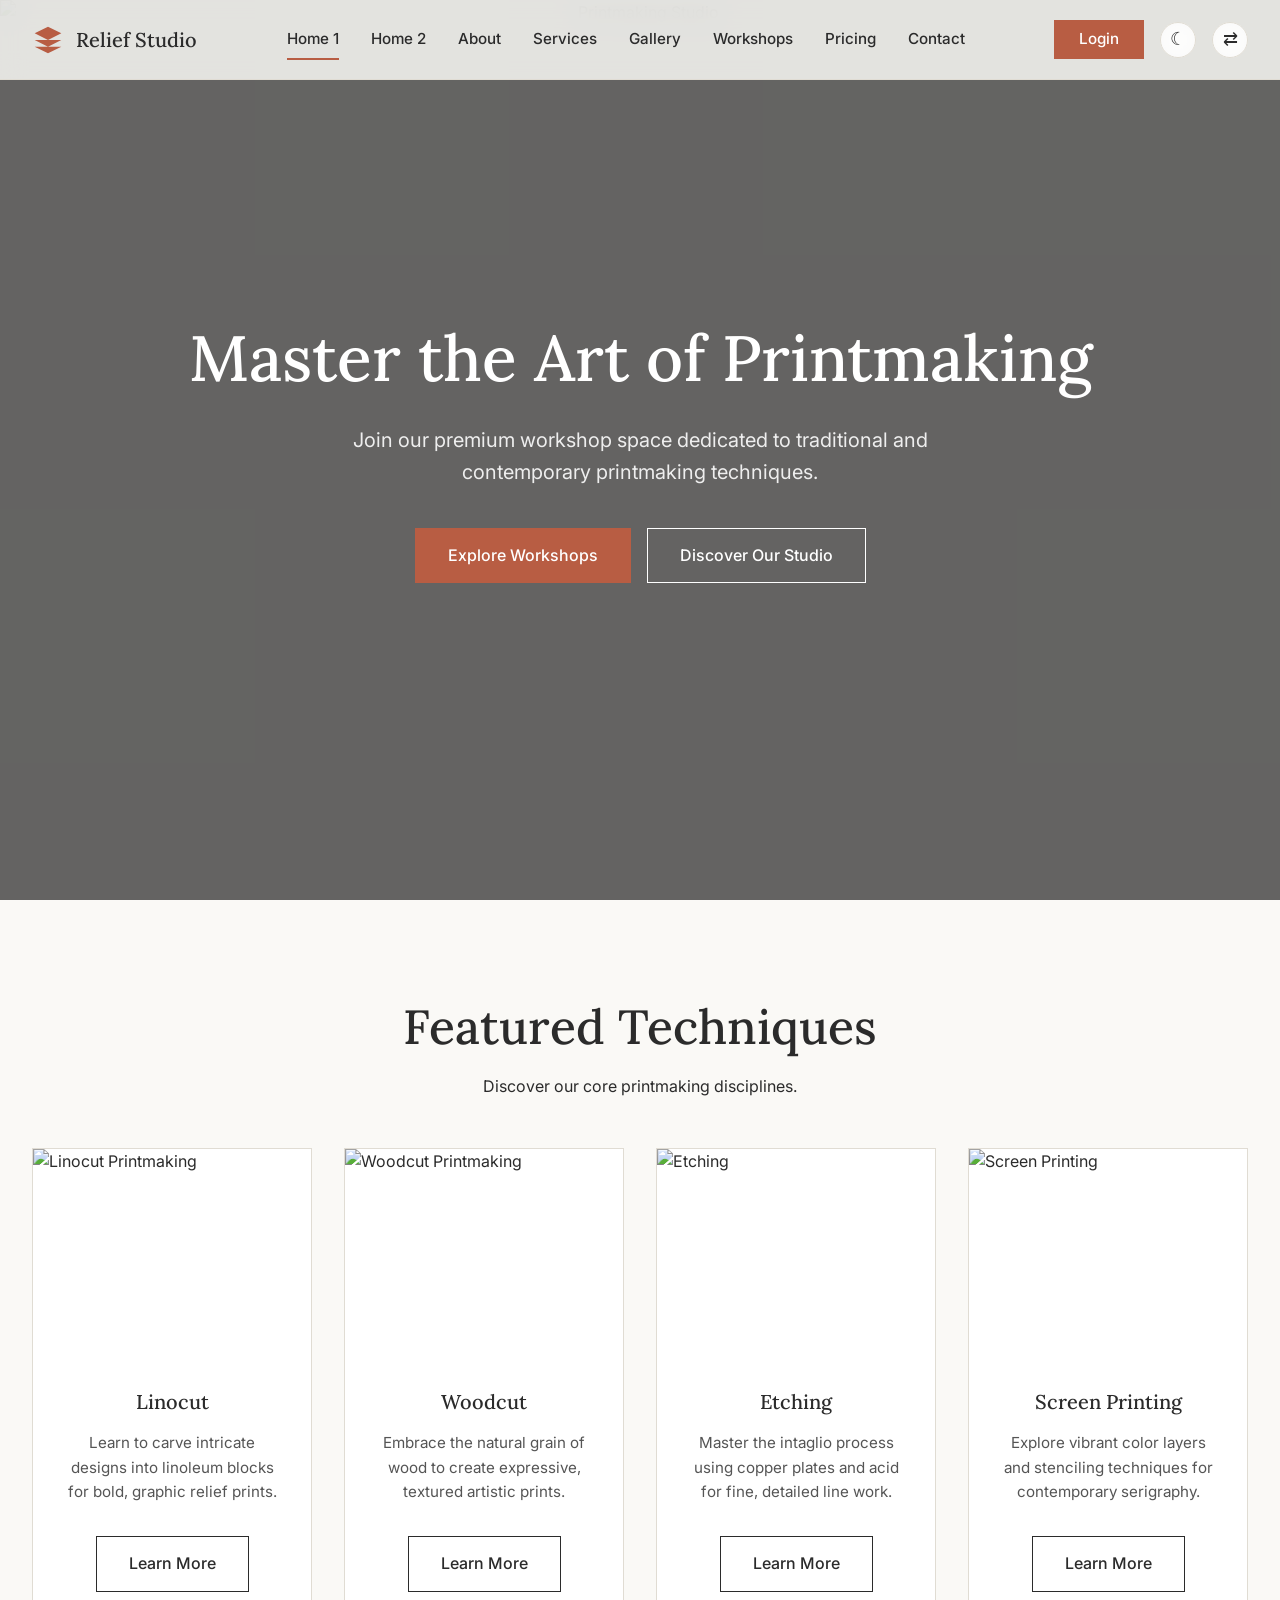
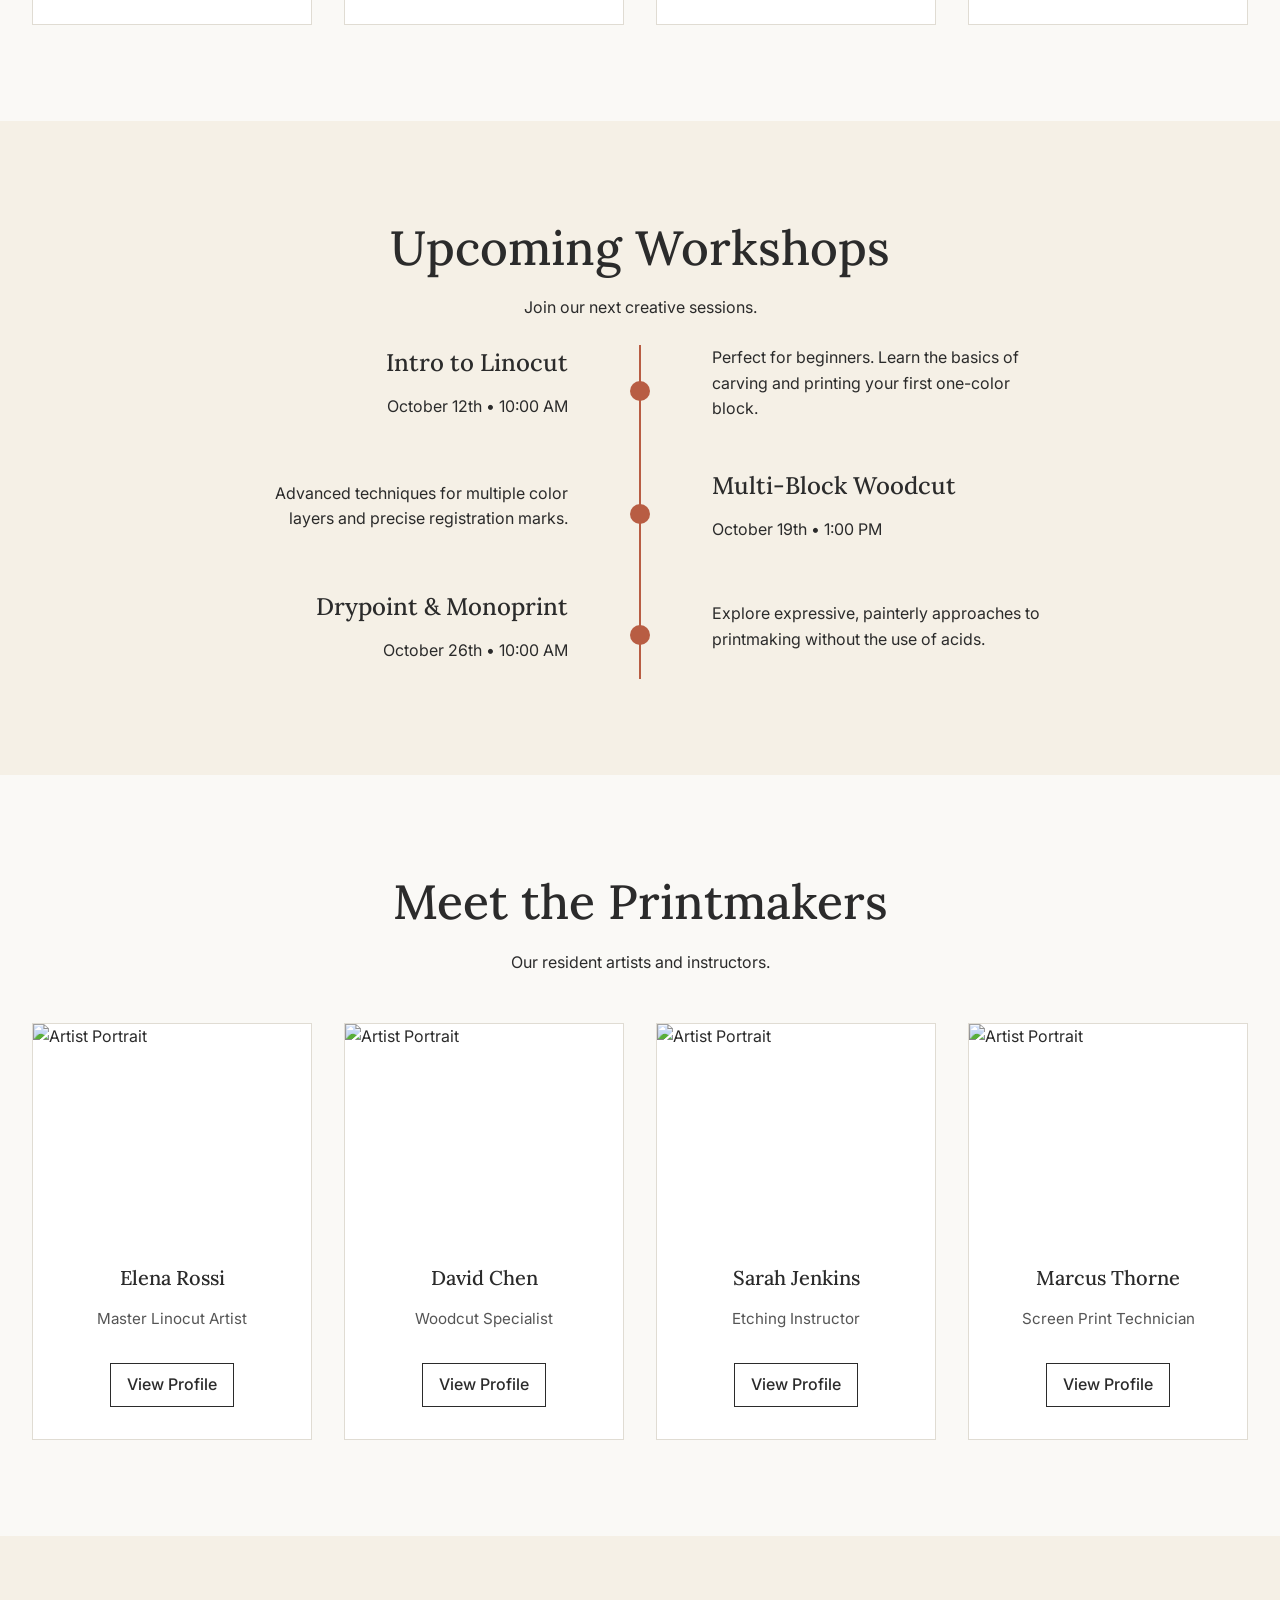
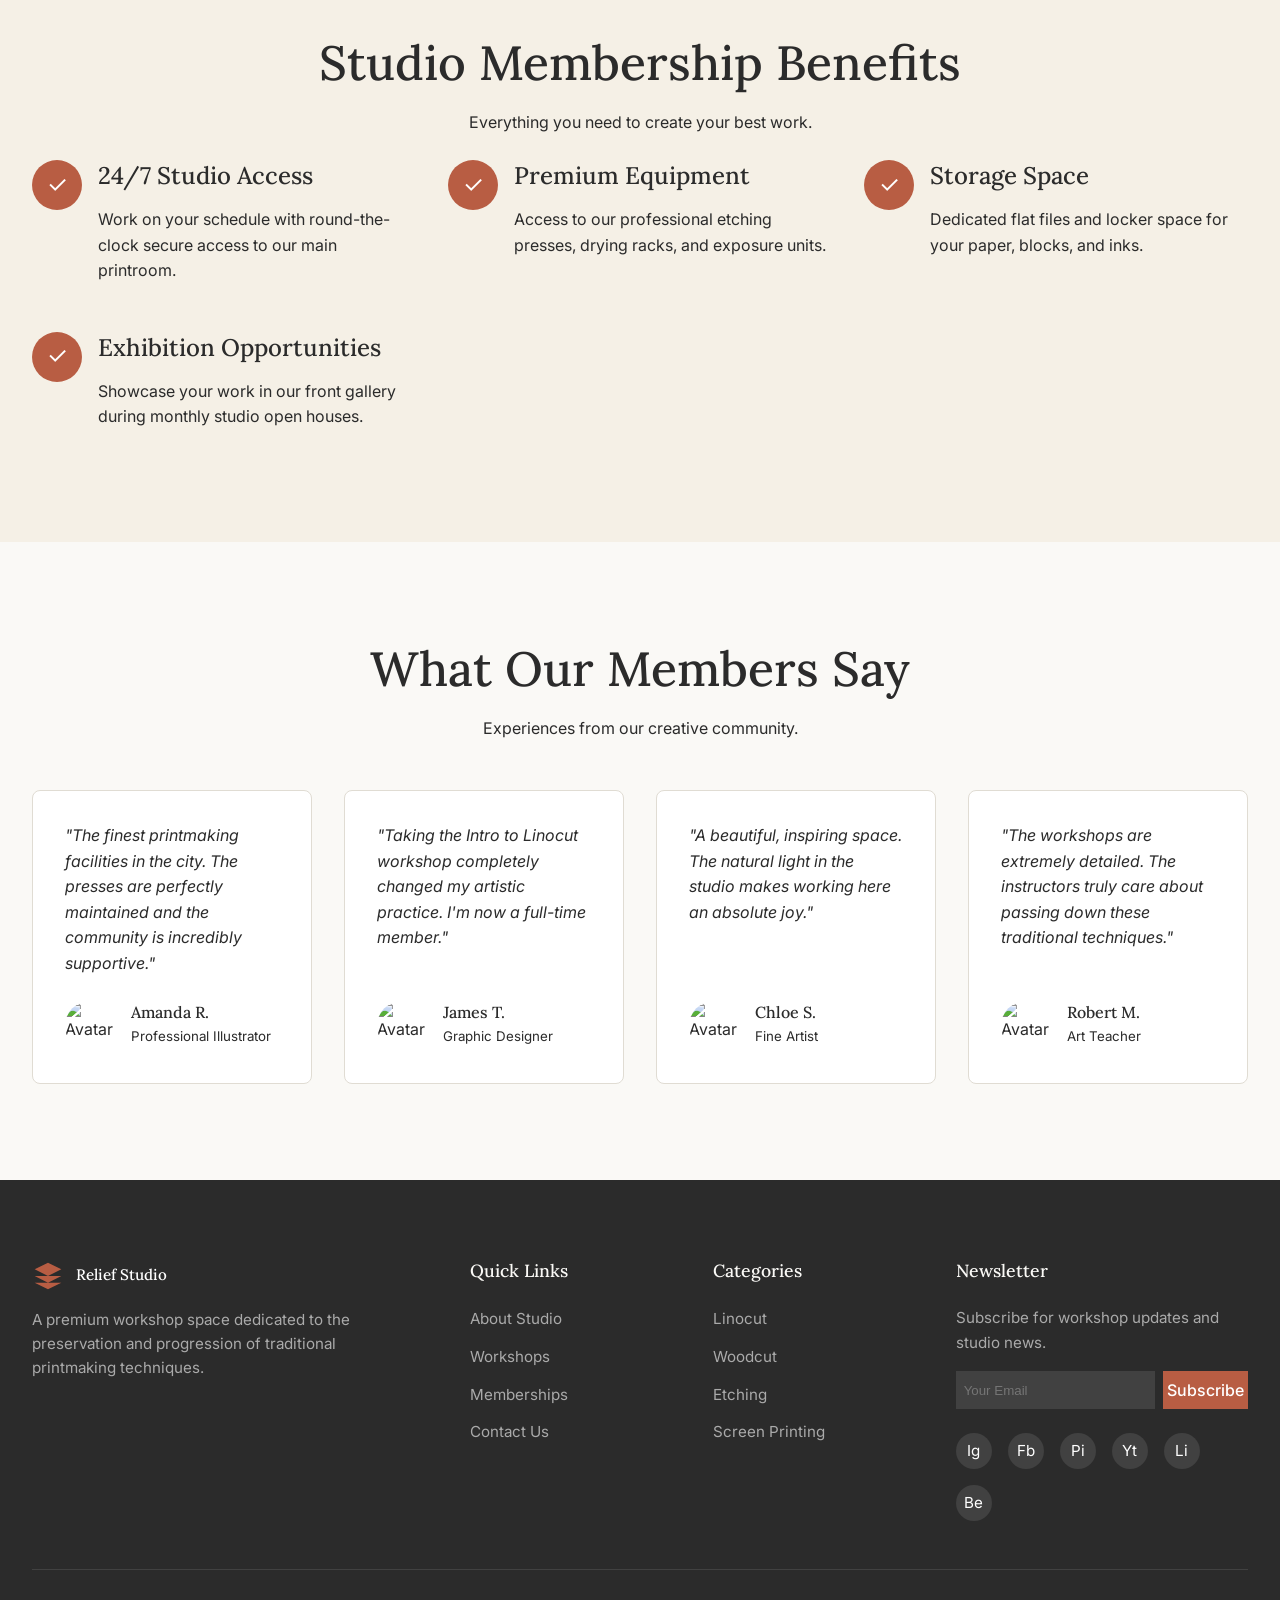
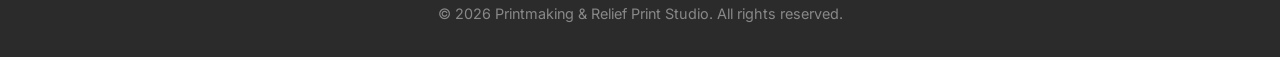
==== index.html @ 77e25f56 "Moved theme and RTL toggles to navbar" ====
<!DOCTYPE html>
<html lang="en" dir="ltr">
<head>
    <meta charset="UTF-8">
    <meta name="viewport" content="width=device-width, initial-scale=1.0">
    <title>Printmaking & Relief Print Studio | Workshop Space</title>
    <meta name="description" content="Premium workshop space for traditional and contemporary printmaking techniques including Linocut, Woodcut, Etching, and Screen Printing.">
    <link rel="stylesheet" href="assets/css/style.css">
    
    <!-- Open Graph Tags -->
    <meta property="og:title" content="Printmaking & Relief Print Studio">
    <meta property="og:description" content="Discover our premium printmaking workshops and studio memberships.">
    <meta property="og:type" content="website">
    
    <!-- Structured Data -->
    <script type="application/ld+json">
    {
      "@context": "https://schema.org",
      "@type": "ArtStudio",
      "name": "Printmaking & Relief Print Studio",
      "description": "Premium workshop space for printmaking techniques."
    }
    </script>
</head>
<body>

    <!-- Toggles moved to navbar -->

    <!-- Navbar -->
    <nav class="navbar">
        <div class="container">
            <a href="index.html" class="nav-brand">
                <svg viewBox="0 0 24 24"><path d="M12 2L2 7l10 5 10-5-10-5zM2 17l10 5 10-5M2 12l10 5 10-5"/></svg>
                Relief Studio
            </a>
            <div class="nav-menu">
                <a href="index.html" class="nav-link active">Home 1</a>
                <a href="home-2.html" class="nav-link">Home 2</a>
                <a href="about.html" class="nav-link">About</a>
                <a href="services.html" class="nav-link">Services</a>
                <a href="gallery.html" class="nav-link">Gallery</a>
                <a href="workshop.html" class="nav-link">Workshops</a>
                <a href="pricing.html" class="nav-link">Pricing</a>
                <a href="contact.html" class="nav-link">Contact</a>
            </div>
            <div class="nav-actions">
                <a href="login.html" class="btn btn-primary" style="padding: 0.4rem 1.5rem; font-size: 0.95rem;">Login</a>
                <button id="theme-toggle" class="toggle-btn" aria-label="Toggle Dark Mode" style="width: 36px; height: 36px;">☾</button>
                <button id="rtl-toggle" class="toggle-btn" aria-label="Toggle RTL" style="width: 36px; height: 36px;">⇄</button>
                <button class="mobile-toggle" aria-label="Toggle Navigation">☰</button>
            </div>
        </div>
    </nav>

    <main>
        <!-- Section 1: Premium Hero -->
        <section class="hero-section" style="position: relative; height: 100vh; display: flex; align-items: center; justify-content: center; text-align: center; overflow: hidden;">
            <div style="position: absolute; top:0; left:0; width:100%; height:100%; z-index: -2;">
                <img src="https://images.unsplash.com/photo-1513364776144-60967b0f800f?auto=format&fit=crop&q=80&w=1920" alt="Printmaking Studio" style="width: 100%; height: 100%; object-fit: cover;">
            </div>
            <div style="position: absolute; top:0; left:0; width:100%; height:100%; background: rgba(0,0,0,0.6); z-index: -1;"></div>
            
            <div class="container reveal">
                <h1 style="color: #fff; margin-bottom: 1.5rem;">Master the Art of Printmaking</h1>
                <p style="color: #eee; font-size: 1.25rem; max-width: 600px; margin: 0 auto 2.5rem;">Join our premium workshop space dedicated to traditional and contemporary printmaking techniques.</p>
                <div class="d-flex justify-content-center gap-3">
                    <a href="services.html" class="btn btn-primary">Explore Workshops</a>
                    <a href="about.html" class="btn btn-outline" style="color: #fff; border-color: #fff;">Discover Our Studio</a>
                </div>
            </div>
        </section>

        <!-- Section 2: Featured Printmaking Techniques -->
        <section class="py-section">
            <div class="container">
                <div class="text-center reveal">
                    <h2>Featured Techniques</h2>
                    <p class="text-muted">Discover our core printmaking disciplines.</p>
                </div>
                
                <div class="cards-grid-4 reveal">
                    <!-- Card 1 -->
                    <div class="card">
                        <div class="card-img-wrapper">
                            <img src="https://images.unsplash.com/photo-1627845341295-c8e9d7ba9d16?auto=format&fit=crop&q=80&w=800" alt="Linocut Printmaking">
                        </div>
                        <div class="card-body">
                            <h3 class="card-title">Linocut</h3>
                            <p class="card-text">Learn to carve intricate designs into linoleum blocks for bold, graphic relief prints.</p>
                            <div class="card-footer">
                                <a href="services.html" class="btn btn-outline">Learn More</a>
                            </div>
                        </div>
                    </div>
                    <!-- Card 2 -->
                    <div class="card">
                        <div class="card-img-wrapper">
                            <img src="https://images.unsplash.com/photo-1582201943021-e8e5b6eb4aa4?auto=format&fit=crop&q=80&w=800" alt="Woodcut Printmaking">
                        </div>
                        <div class="card-body">
                            <h3 class="card-title">Woodcut</h3>
                            <p class="card-text">Embrace the natural grain of wood to create expressive, textured artistic prints.</p>
                            <div class="card-footer">
                                <a href="services.html" class="btn btn-outline">Learn More</a>
                            </div>
                        </div>
                    </div>
                    <!-- Card 3 -->
                    <div class="card">
                        <div class="card-img-wrapper">
                            <img src="https://images.unsplash.com/photo-1618172193622-ae2d025f4032?auto=format&fit=crop&q=80&w=800" alt="Etching">
                        </div>
                        <div class="card-body">
                            <h3 class="card-title">Etching</h3>
                            <p class="card-text">Master the intaglio process using copper plates and acid for fine, detailed line work.</p>
                            <div class="card-footer">
                                <a href="services.html" class="btn btn-outline">Learn More</a>
                            </div>
                        </div>
                    </div>
                    <!-- Card 4 -->
                    <div class="card">
                        <div class="card-img-wrapper">
                            <img src="https://images.unsplash.com/photo-1549469274-a7457aeb8284?auto=format&fit=crop&q=80&w=800" alt="Screen Printing">
                        </div>
                        <div class="card-body">
                            <h3 class="card-title">Screen Printing</h3>
                            <p class="card-text">Explore vibrant color layers and stenciling techniques for contemporary serigraphy.</p>
                            <div class="card-footer">
                                <a href="services.html" class="btn btn-outline">Learn More</a>
                            </div>
                        </div>
                    </div>
                </div>
            </div>
        </section>

        <!-- Section 3: Upcoming Workshops Timeline -->
        <section class="py-section bg-sec">
            <div class="container reveal">
                <div class="text-center mb-4">
                    <h2>Upcoming Workshops</h2>
                    <p class="text-muted">Join our next creative sessions.</p>
                </div>
                <div style="max-width: 800px; margin: 0 auto; position: relative;">
                    <!-- Timeline Line -->
                    <div style="position: absolute; left: 50%; top: 0; bottom: 0; width: 2px; background: var(--clr-sienna); transform: translateX(-50%);"></div>
                    
                    <div style="display: flex; justify-content: space-between; align-items: center; margin-bottom: 2rem; position: relative;">
                        <div style="width: 45%; text-align: right; padding-right: 2rem;">
                            <h4>Intro to Linocut</h4>
                            <p class="text-muted">October 12th • 10:00 AM</p>
                        </div>
                        <div style="width: 20px; height: 20px; background: var(--clr-sienna); border-radius: 50%; position: absolute; left: 50%; transform: translateX(-50%);"></div>
                        <div style="width: 45%; padding-left: 2rem;">
                            <p>Perfect for beginners. Learn the basics of carving and printing your first one-color block.</p>
                        </div>
                    </div>
                    
                    <div style="display: flex; justify-content: space-between; align-items: center; margin-bottom: 2rem; position: relative;">
                        <div style="width: 45%; text-align: right; padding-right: 2rem;">
                            <p>Advanced techniques for multiple color layers and precise registration marks.</p>
                        </div>
                        <div style="width: 20px; height: 20px; background: var(--clr-sienna); border-radius: 50%; position: absolute; left: 50%; transform: translateX(-50%);"></div>
                        <div style="width: 45%; padding-left: 2rem;">
                            <h4>Multi-Block Woodcut</h4>
                            <p class="text-muted">October 19th • 1:00 PM</p>
                        </div>
                    </div>
                    
                    <div style="display: flex; justify-content: space-between; align-items: center; position: relative;">
                        <div style="width: 45%; text-align: right; padding-right: 2rem;">
                            <h4>Drypoint & Monoprint</h4>
                            <p class="text-muted">October 26th • 10:00 AM</p>
                        </div>
                        <div style="width: 20px; height: 20px; background: var(--clr-sienna); border-radius: 50%; position: absolute; left: 50%; transform: translateX(-50%);"></div>
                        <div style="width: 45%; padding-left: 2rem;">
                            <p>Explore expressive, painterly approaches to printmaking without the use of acids.</p>
                        </div>
                    </div>
                </div>
            </div>
        </section>

        <!-- Section 4: Meet the Printmakers -->
        <section class="py-section">
            <div class="container">
                <div class="text-center reveal mb-4">
                    <h2>Meet the Printmakers</h2>
                    <p class="text-muted">Our resident artists and instructors.</p>
                </div>
                <div class="cards-grid-4 reveal">
                    <div class="card">
                        <div class="card-img-wrapper">
                            <img src="https://images.unsplash.com/photo-1544005313-94ddf0286df2?auto=format&fit=crop&q=80&w=800" alt="Artist Portrait">
                        </div>
                        <div class="card-body">
                            <h3 class="card-title">Elena Rossi</h3>
                            <p class="card-text">Master Linocut Artist</p>
                            <div class="card-footer">
                                <a href="#" class="btn btn-outline" style="padding: 0.5rem 1rem;">View Profile</a>
                            </div>
                        </div>
                    </div>
                    <div class="card">
                        <div class="card-img-wrapper">
                            <img src="https://images.unsplash.com/photo-1506794778202-cad84cf45f1d?auto=format&fit=crop&q=80&w=800" alt="Artist Portrait">
                        </div>
                        <div class="card-body">
                            <h3 class="card-title">David Chen</h3>
                            <p class="card-text">Woodcut Specialist</p>
                            <div class="card-footer">
                                <a href="#" class="btn btn-outline" style="padding: 0.5rem 1rem;">View Profile</a>
                            </div>
                        </div>
                    </div>
                    <div class="card">
                        <div class="card-img-wrapper">
                            <img src="https://images.unsplash.com/photo-1534528741775-53994a69daeb?auto=format&fit=crop&q=80&w=800" alt="Artist Portrait">
                        </div>
                        <div class="card-body">
                            <h3 class="card-title">Sarah Jenkins</h3>
                            <p class="card-text">Etching Instructor</p>
                            <div class="card-footer">
                                <a href="#" class="btn btn-outline" style="padding: 0.5rem 1rem;">View Profile</a>
                            </div>
                        </div>
                    </div>
                    <div class="card">
                        <div class="card-img-wrapper">
                            <img src="https://images.unsplash.com/photo-1507003211169-0a1dd7228f2d?auto=format&fit=crop&q=80&w=800" alt="Artist Portrait">
                        </div>
                        <div class="card-body">
                            <h3 class="card-title">Marcus Thorne</h3>
                            <p class="card-text">Screen Print Technician</p>
                            <div class="card-footer">
                                <a href="#" class="btn btn-outline" style="padding: 0.5rem 1rem;">View Profile</a>
                            </div>
                        </div>
                    </div>
                </div>
            </div>
        </section>

        <!-- Section 5: Studio Membership Benefits -->
        <section class="py-section bg-sec">
            <div class="container reveal">
                <div class="text-center mb-4">
                    <h2>Studio Membership Benefits</h2>
                    <p class="text-muted">Everything you need to create your best work.</p>
                </div>
                <div style="display: grid; grid-template-columns: repeat(auto-fit, minmax(300px, 1fr)); gap: 2rem;">
                    <div style="display: flex; align-items: flex-start; gap: 1rem;">
                        <div style="width: 50px; height: 50px; background: var(--clr-sienna); color: #fff; border-radius: 50%; display: flex; align-items: center; justify-content: center; font-size: 1.5rem; flex-shrink: 0;">✓</div>
                        <div>
                            <h4>24/7 Studio Access</h4>
                            <p>Work on your schedule with round-the-clock secure access to our main printroom.</p>
                        </div>
                    </div>
                    <div style="display: flex; align-items: flex-start; gap: 1rem;">
                        <div style="width: 50px; height: 50px; background: var(--clr-sienna); color: #fff; border-radius: 50%; display: flex; align-items: center; justify-content: center; font-size: 1.5rem; flex-shrink: 0;">✓</div>
                        <div>
                            <h4>Premium Equipment</h4>
                            <p>Access to our professional etching presses, drying racks, and exposure units.</p>
                        </div>
                    </div>
                    <div style="display: flex; align-items: flex-start; gap: 1rem;">
                        <div style="width: 50px; height: 50px; background: var(--clr-sienna); color: #fff; border-radius: 50%; display: flex; align-items: center; justify-content: center; font-size: 1.5rem; flex-shrink: 0;">✓</div>
                        <div>
                            <h4>Storage Space</h4>
                            <p>Dedicated flat files and locker space for your paper, blocks, and inks.</p>
                        </div>
                    </div>
                    <div style="display: flex; align-items: flex-start; gap: 1rem;">
                        <div style="width: 50px; height: 50px; background: var(--clr-sienna); color: #fff; border-radius: 50%; display: flex; align-items: center; justify-content: center; font-size: 1.5rem; flex-shrink: 0;">✓</div>
                        <div>
                            <h4>Exhibition Opportunities</h4>
                            <p>Showcase your work in our front gallery during monthly studio open houses.</p>
                        </div>
                    </div>
                </div>
            </div>
        </section>

        <!-- Section 6: Customer Testimonials -->
        <section class="py-section">
            <div class="container reveal">
                <div class="text-center mb-4">
                    <h2>What Our Members Say</h2>
                    <p class="text-muted">Experiences from our creative community.</p>
                </div>
                <div class="cards-grid-4">
                    <div class="card" style="padding: 2rem; border-radius: 8px;">
                        <p style="font-style: italic; margin-bottom: 1.5rem;">"The finest printmaking facilities in the city. The presses are perfectly maintained and the community is incredibly supportive."</p>
                        <div style="display: flex; align-items: center; gap: 1rem; margin-top: auto;">
                            <img src="https://images.unsplash.com/photo-1548142813-c348350df52b?auto=format&fit=crop&q=80&w=150" alt="Avatar" style="width: 50px; height: 50px; border-radius: 50%; object-fit: cover;">
                            <div>
                                <h4 style="margin-bottom: 0; font-size: 1rem;">Amanda R.</h4>
                                <small class="text-muted">Professional Illustrator</small>
                            </div>
                        </div>
                    </div>
                    <div class="card" style="padding: 2rem; border-radius: 8px;">
                        <p style="font-style: italic; margin-bottom: 1.5rem;">"Taking the Intro to Linocut workshop completely changed my artistic practice. I'm now a full-time member."</p>
                        <div style="display: flex; align-items: center; gap: 1rem; margin-top: auto;">
                            <img src="https://images.unsplash.com/photo-1573496359142-b8d87734a5a2?auto=format&fit=crop&q=80&w=150" alt="Avatar" style="width: 50px; height: 50px; border-radius: 50%; object-fit: cover;">
                            <div>
                                <h4 style="margin-bottom: 0; font-size: 1rem;">James T.</h4>
                                <small class="text-muted">Graphic Designer</small>
                            </div>
                        </div>
                    </div>
                    <div class="card" style="padding: 2rem; border-radius: 8px;">
                        <p style="font-style: italic; margin-bottom: 1.5rem;">"A beautiful, inspiring space. The natural light in the studio makes working here an absolute joy."</p>
                        <div style="display: flex; align-items: center; gap: 1rem; margin-top: auto;">
                            <img src="https://images.unsplash.com/photo-1580489944761-15a19d654956?auto=format&fit=crop&q=80&w=150" alt="Avatar" style="width: 50px; height: 50px; border-radius: 50%; object-fit: cover;">
                            <div>
                                <h4 style="margin-bottom: 0; font-size: 1rem;">Chloe S.</h4>
                                <small class="text-muted">Fine Artist</small>
                            </div>
                        </div>
                    </div>
                    <div class="card" style="padding: 2rem; border-radius: 8px;">
                        <p style="font-style: italic; margin-bottom: 1.5rem;">"The workshops are extremely detailed. The instructors truly care about passing down these traditional techniques."</p>
                        <div style="display: flex; align-items: center; gap: 1rem; margin-top: auto;">
                            <img src="https://images.unsplash.com/photo-1599566150163-29194dcaad36?auto=format&fit=crop&q=80&w=150" alt="Avatar" style="width: 50px; height: 50px; border-radius: 50%; object-fit: cover;">
                            <div>
                                <h4 style="margin-bottom: 0; font-size: 1rem;">Robert M.</h4>
                                <small class="text-muted">Art Teacher</small>
                            </div>
                        </div>
                    </div>
                </div>
            </div>
        </section>
    </main>

    <!-- Footer -->
    <footer class="site-footer">
        <div class="container">
            <div class="footer-grid">
                <div class="footer-widget">
                    <a href="index.html" class="nav-brand" style="color: #fff; margin-bottom: 1rem; display: inline-flex;">
                        <svg viewBox="0 0 24 24" style="width: 32px; height: 32px; fill: var(--clr-sienna);"><path d="M12 2L2 7l10 5 10-5-10-5zM2 17l10 5 10-5M2 12l10 5 10-5"/></svg>
                        Relief Studio
                    </a>
                    <p>A premium workshop space dedicated to the preservation and progression of traditional printmaking techniques.</p>
                </div>
                <div class="footer-widget">
                    <h4>Quick Links</h4>
                    <ul class="footer-links">
                        <li><a href="about.html">About Studio</a></li>
                        <li><a href="services.html">Workshops</a></li>
                        <li><a href="pricing.html">Memberships</a></li>
                        <li><a href="contact.html">Contact Us</a></li>
                    </ul>
                </div>
                <div class="footer-widget">
                    <h4>Categories</h4>
                    <ul class="footer-links">
                        <li><a href="#">Linocut</a></li>
                        <li><a href="#">Woodcut</a></li>
                        <li><a href="#">Etching</a></li>
                        <li><a href="#">Screen Printing</a></li>
                    </ul>
                </div>
                <div class="footer-widget">
                    <h4>Newsletter</h4>
                    <p>Subscribe for workshop updates and studio news.</p>
                    <form style="display: flex; gap: 0.5rem; margin-top: 1rem;">
                        <input type="email" placeholder="Your Email" style="padding: 0.5rem; width: 100%; border: none; outline: none; background: rgba(255,255,255,0.1); color: #fff;">
                        <button type="button" class="btn btn-primary" style="padding: 0.5rem 1rem;">Subscribe</button>
                    </form>
                    <div class="social-icons">
                        <a href="#" aria-label="Instagram">Ig</a>
                        <a href="#" aria-label="Facebook">Fb</a>
                        <a href="#" aria-label="Pinterest">Pi</a>
                        <a href="#" aria-label="YouTube">Yt</a>
                        <a href="#" aria-label="LinkedIn">Li</a>
                        <a href="#" aria-label="Behance">Be</a>
                    </div>
                </div>
            </div>
            <div class="footer-bottom">
                &copy; 2026 Printmaking & Relief Print Studio. All rights reserved.
            </div>
        </div>
    </footer>

    <script src="assets/js/main.js"></script>
</body>
</html>
---- assets/css/style.css ----
@import url('https://fonts.googleapis.com/css2?family=Inter:wght@300;400;500&family=Lora:ital,wght@0,400;0,500;1,400&display=swap');

:root {
  /* Color Palette */
  --clr-charcoal: #2b2b2b;
  --clr-charcoal-light: #3d3d3d;
  --clr-ivory: #faf9f6;
  --clr-beige: #f5f0e6;
  --clr-sienna: #b85d43;
  --clr-sienna-hover: #9c4c35;
  --clr-olive: #4a5c40;
  --clr-copper: #c7865c;
  
  /* Text Colors */
  --clr-text-main: var(--clr-charcoal);
  --clr-text-muted: #555555;
  --clr-bg-main: var(--clr-ivory);
  --clr-bg-sec: var(--clr-beige);
  --clr-border: #e0dcd3;
  --clr-card-bg: #ffffff;

  /* Fonts */
  --font-heading: 'Lora', serif;
  --font-body: 'Inter', sans-serif;

  /* Shadows */
  --shadow-sm: 0 2px 8px rgba(0,0,0,0.05);
  --shadow-md: 0 4px 16px rgba(0,0,0,0.08);
  --shadow-hover: 0 12px 24px rgba(0,0,0,0.12);

  /* Transitions */
  --transition: all 0.3s cubic-bezier(0.25, 0.8, 0.25, 1);
  --header-height: 80px;
}

[data-theme="dark"] {
  --clr-text-main: #f5f5f5;
  --clr-text-muted: #b0b0b0;
  --clr-bg-main: #1a1a1a;
  --clr-bg-sec: #242424;
  --clr-border: #333333;
  --clr-card-bg: #2a2a2a;
  --clr-charcoal: #f5f5f5; /* Invert charcoal for headings in dark mode */
  --clr-sienna: #d4775d;
  --clr-sienna-hover: #e8896e;
  --shadow-sm: 0 2px 8px rgba(0,0,0,0.2);
  --shadow-md: 0 4px 16px rgba(0,0,0,0.3);
  --shadow-hover: 0 12px 24px rgba(0,0,0,0.4);
}

/* Reset & Base */
*, *::before, *::after {
  box-sizing: border-box;
  margin: 0;
  padding: 0;
}

html {
  scroll-behavior: smooth;
  font-size: 16px;
}

body {
  font-family: var(--font-body);
  color: var(--clr-text-main);
  background-color: var(--clr-bg-main);
  line-height: 1.6;
  font-weight: 400;
  transition: background-color 0.3s ease, color 0.3s ease;
  overflow-x: hidden;
}

h1, h2, h3, h4, h5, h6 {
  font-family: var(--font-heading);
  color: var(--clr-charcoal);
  font-weight: 500;
  line-height: 1.3;
  margin-bottom: 1rem;
}

h1 { font-size: clamp(2.5rem, 5vw, 4rem); }
h2 { font-size: clamp(2rem, 4vw, 3rem); }
h3 { font-size: clamp(1.5rem, 3vw, 2rem); }
h4 { font-size: clamp(1.2rem, 2vw, 1.5rem); }

p {
  margin-bottom: 1rem;
  font-weight: 400;
}

a {
  text-decoration: none;
  color: inherit;
  transition: var(--transition);
}

ul, ol {
  list-style: none;
}

img {
  max-width: 100%;
  height: auto;
  display: block;
}

.container {
  width: 100%;
  max-width: 1400px;
  margin: 0 auto;
  padding: 0 2rem;
}

/* RTL Support */
[dir="rtl"] {
  text-align: right;
}
[dir="rtl"] .me-auto { margin-left: auto; margin-right: 0; }
[dir="rtl"] .ms-auto { margin-right: auto; margin-left: 0; }

/* Utilities */
.text-center { text-align: center; }
.mt-4 { margin-top: 1.5rem; }
.mb-4 { margin-bottom: 1.5rem; }
.py-section { padding: 6rem 0; }
.bg-sec { background-color: var(--clr-bg-sec); }
.d-flex { display: flex; }
.align-items-center { align-items: center; }
.justify-content-between { justify-content: space-between; }
.justify-content-center { justify-content: center; }
.gap-2 { gap: 0.5rem; }
.gap-3 { gap: 1rem; }
.gap-4 { gap: 1.5rem; }

/* Fixed Top Right Toggles */
.fixed-toggles {
  position: fixed;
  top: 1rem;
  right: 1rem;
  z-index: 1000;
  display: flex;
  gap: 0.5rem;
}
[dir="rtl"] .fixed-toggles {
  right: auto;
  left: 1rem;
}
.toggle-btn {
  background: rgba(255, 255, 255, 0.8);
  backdrop-filter: blur(10px);
  border: 1px solid var(--clr-border);
  color: var(--clr-text-main);
  width: 40px;
  height: 40px;
  border-radius: 50%;
  display: flex;
  align-items: center;
  justify-content: center;
  cursor: pointer;
  transition: var(--transition);
  font-size: 1.1rem;
}
.toggle-btn:hover {
  background: var(--clr-sienna);
  color: white;
  border-color: var(--clr-sienna);
}
[data-theme="dark"] .toggle-btn {
  background: rgba(42, 42, 42, 0.8);
}

/* Buttons */
.btn {
  display: inline-flex;
  align-items: center;
  justify-content: center;
  padding: 0.875rem 2rem;
  font-family: var(--font-body);
  font-weight: 500;
  font-size: 1rem;
  border-radius: 0;
  border: 1px solid transparent;
  cursor: pointer;
  transition: var(--transition);
  text-align: center;
  position: relative;
  overflow: hidden;
}
.btn-primary {
  background-color: var(--clr-sienna);
  color: #fff;
}
.btn-primary:hover {
  background-color: var(--clr-sienna-hover);
}
.btn-outline {
  background-color: transparent;
  border-color: var(--clr-text-main);
  color: var(--clr-text-main);
}
.btn-outline:hover {
  background-color: var(--clr-text-main);
  color: var(--clr-bg-main);
}

/* Ripple Effect */
.ripple {
  position: absolute;
  border-radius: 50%;
  transform: scale(0);
  animation: ripple-anim 600ms linear;
  background-color: rgba(255, 255, 255, 0.7);
}
@keyframes ripple-anim {
  to {
    transform: scale(4);
    opacity: 0;
  }
}

/* Navbar */
.navbar {
  position: fixed;
  top: 0;
  left: 0;
  width: 100%;
  height: var(--header-height);
  background: rgba(250, 249, 246, 0.85);
  backdrop-filter: blur(12px);
  -webkit-backdrop-filter: blur(12px);
  border-bottom: 1px solid var(--clr-border);
  z-index: 900;
  transition: var(--transition);
  display: flex;
  align-items: center;
}
[data-theme="dark"] .navbar {
  background: rgba(26, 26, 26, 0.85);
}
.navbar.scrolled {
  box-shadow: var(--shadow-sm);
  height: 70px;
}
.navbar .container {
  display: flex;
  align-items: center;
  justify-content: space-between;
}
.nav-brand {
  display: flex;
  align-items: center;
  gap: 0.75rem;
  font-family: var(--font-heading);
  font-size: 1.25rem;
  font-weight: 500;
  color: var(--clr-text-main);
}
.nav-brand svg {
  width: 32px;
  height: 32px;
  fill: var(--clr-sienna);
}
.nav-menu {
  display: flex;
  gap: 2rem;
  align-items: center;
  flex: 1;
  justify-content: center;
}
.nav-link {
  font-size: 0.95rem;
  font-weight: 500;
  position: relative;
  padding: 0.5rem 0;
  color: var(--clr-text-main);
}
.nav-link::after {
  content: '';
  position: absolute;
  bottom: 0;
  left: 0;
  width: 0;
  height: 2px;
  background-color: var(--clr-sienna);
  transition: var(--transition);
}
[dir="rtl"] .nav-link::after {
  left: auto;
  right: 0;
}
.nav-link:hover::after, .nav-link.active::after {
  width: 100%;
}
.nav-actions {
  display: flex;
  align-items: center;
  gap: 1rem;
}
.mobile-toggle {
  display: none;
  background: none;
  border: none;
  font-size: 1.5rem;
  color: var(--clr-text-main);
  cursor: pointer;
}

/* Cards (Strict 4-Column Layout) */
.cards-grid-4 {
  display: grid;
  grid-template-columns: repeat(4, 1fr);
  gap: 2rem;
  margin-top: 3rem;
}
.card {
  background-color: var(--clr-card-bg);
  border: 1px solid var(--clr-border);
  display: flex;
  flex-direction: column;
  transition: var(--transition);
  height: 100%;
}
.card:hover {
  transform: translateY(-5px);
  box-shadow: var(--shadow-hover);
}
.card-img-wrapper {
  position: relative;
  width: 100%;
  padding-top: 75%; /* 4:3 Aspect Ratio */
  overflow: hidden;
}
.card-img-wrapper img {
  position: absolute;
  top: 0;
  left: 0;
  width: 100%;
  height: 100%;
  object-fit: cover;
  object-position: center;
  transition: transform 0.5s ease;
}
.card:hover .card-img-wrapper img {
  transform: scale(1.05);
}
.card-body {
  padding: 2rem;
  display: flex;
  flex-direction: column;
  flex-grow: 1;
  text-align: center;
}
.card-title {
  font-size: 1.25rem;
  margin-bottom: 1rem;
}
.card-text {
  color: var(--clr-text-muted);
  font-size: 0.95rem;
  margin-bottom: 2rem;
  flex-grow: 1;
}
/* Ensure buttons align horizontally */
.card-footer {
  margin-top: auto;
  display: flex;
  justify-content: center;
}

/* Footer */
.site-footer {
  background-color: var(--clr-charcoal);
  color: var(--clr-ivory);
  padding: 5rem 0 2rem;
  margin-top: auto;
}
[data-theme="dark"] .site-footer {
  background-color: #111;
}
.footer-grid {
  display: grid;
  grid-template-columns: 2fr 1fr 1fr 1.5fr;
  gap: 3rem;
  margin-bottom: 3rem;
}
.footer-widget h4 {
  color: var(--clr-ivory);
  margin-bottom: 1.5rem;
  font-size: 1.1rem;
}
.footer-widget p, .footer-widget a {
  color: #aaaaaa;
  font-size: 0.95rem;
  transition: var(--transition);
}
.footer-widget a:hover {
  color: var(--clr-sienna);
}
.footer-links li {
  margin-bottom: 0.75rem;
}
.social-icons {
  display: flex;
  flex-wrap: wrap;
  gap: 1rem;
  margin-top: 1.5rem;
}
.social-icons a {
  display: flex;
  align-items: center;
  justify-content: center;
  width: 36px;
  height: 36px;
  border-radius: 50%;
  background: rgba(255,255,255,0.1);
  color: #fff;
}
.social-icons a:hover {
  background: var(--clr-sienna);
}
.footer-bottom {
  text-align: center;
  padding-top: 2rem;
  border-top: 1px solid rgba(255,255,255,0.1);
  color: #888;
  font-size: 0.9rem;
}

/* Forms */
.form-group {
  position: relative;
  margin-bottom: 1.5rem;
}
.form-control {
  width: 100%;
  padding: 1rem 1rem 0.5rem;
  background-color: var(--clr-bg-main);
  border: 1px solid var(--clr-border);
  color: var(--clr-text-main);
  font-family: var(--font-body);
  font-size: 1rem;
  outline: none;
  transition: var(--transition);
}
.form-control:focus {
  border-color: var(--clr-sienna);
}
.floating-label {
  position: absolute;
  top: 50%;
  left: 1rem;
  transform: translateY(-50%);
  color: var(--clr-text-muted);
  pointer-events: none;
  transition: var(--transition);
  font-size: 1rem;
}
[dir="rtl"] .floating-label {
  left: auto;
  right: 1rem;
}
.form-control:focus ~ .floating-label,
.form-control:not(:placeholder-shown) ~ .floating-label {
  top: 0.4rem;
  font-size: 0.75rem;
  color: var(--clr-sienna);
}
textarea.form-control {
  padding-top: 1.5rem;
  resize: vertical;
  min-height: 120px;
}
textarea.form-control ~ .floating-label {
  top: 1.5rem;
}
textarea.form-control:focus ~ .floating-label,
textarea.form-control:not(:placeholder-shown) ~ .floating-label {
  top: 0.4rem;
}

/* Animations */
.reveal {
  opacity: 0;
  transform: translateY(30px);
  transition: all 0.8s ease-out;
}
.reveal.active {
  opacity: 1;
  transform: translateY(0);
}

/* Page Headers */
.page-header {
  padding: 10rem 0 6rem;
  background-color: var(--clr-bg-sec);
  text-align: center;
}

/* Responsive */
@media (max-width: 1200px) {
  .cards-grid-4 {
    gap: 1.5rem;
  }
}

@media (max-width: 1024px) {
  .cards-grid-4 {
    grid-template-columns: repeat(2, 1fr);
  }
  .footer-grid {
    grid-template-columns: repeat(2, 1fr);
  }
  .nav-menu {
    display: none;
    position: absolute;
    top: 100%;
    left: 0;
    width: 100%;
    background: var(--clr-bg-main);
    flex-direction: column;
    padding: 2rem;
    box-shadow: var(--shadow-md);
    gap: 1.5rem;
  }
  [dir="rtl"] .nav-menu {
    left: auto;
    right: 0;
  }
  .nav-menu.show {
    display: flex;
  }
  .mobile-toggle {
    display: block;
  }
}

@media (max-width: 768px) {
  .cards-grid-4 {
    grid-template-columns: 1fr;
  }
  .footer-grid {
    grid-template-columns: 1fr;
    gap: 2rem;
  }
  .fixed-toggles {
    top: 0.5rem;
    right: 0.5rem;
  }
  .py-section { padding: 4rem 0; }
}
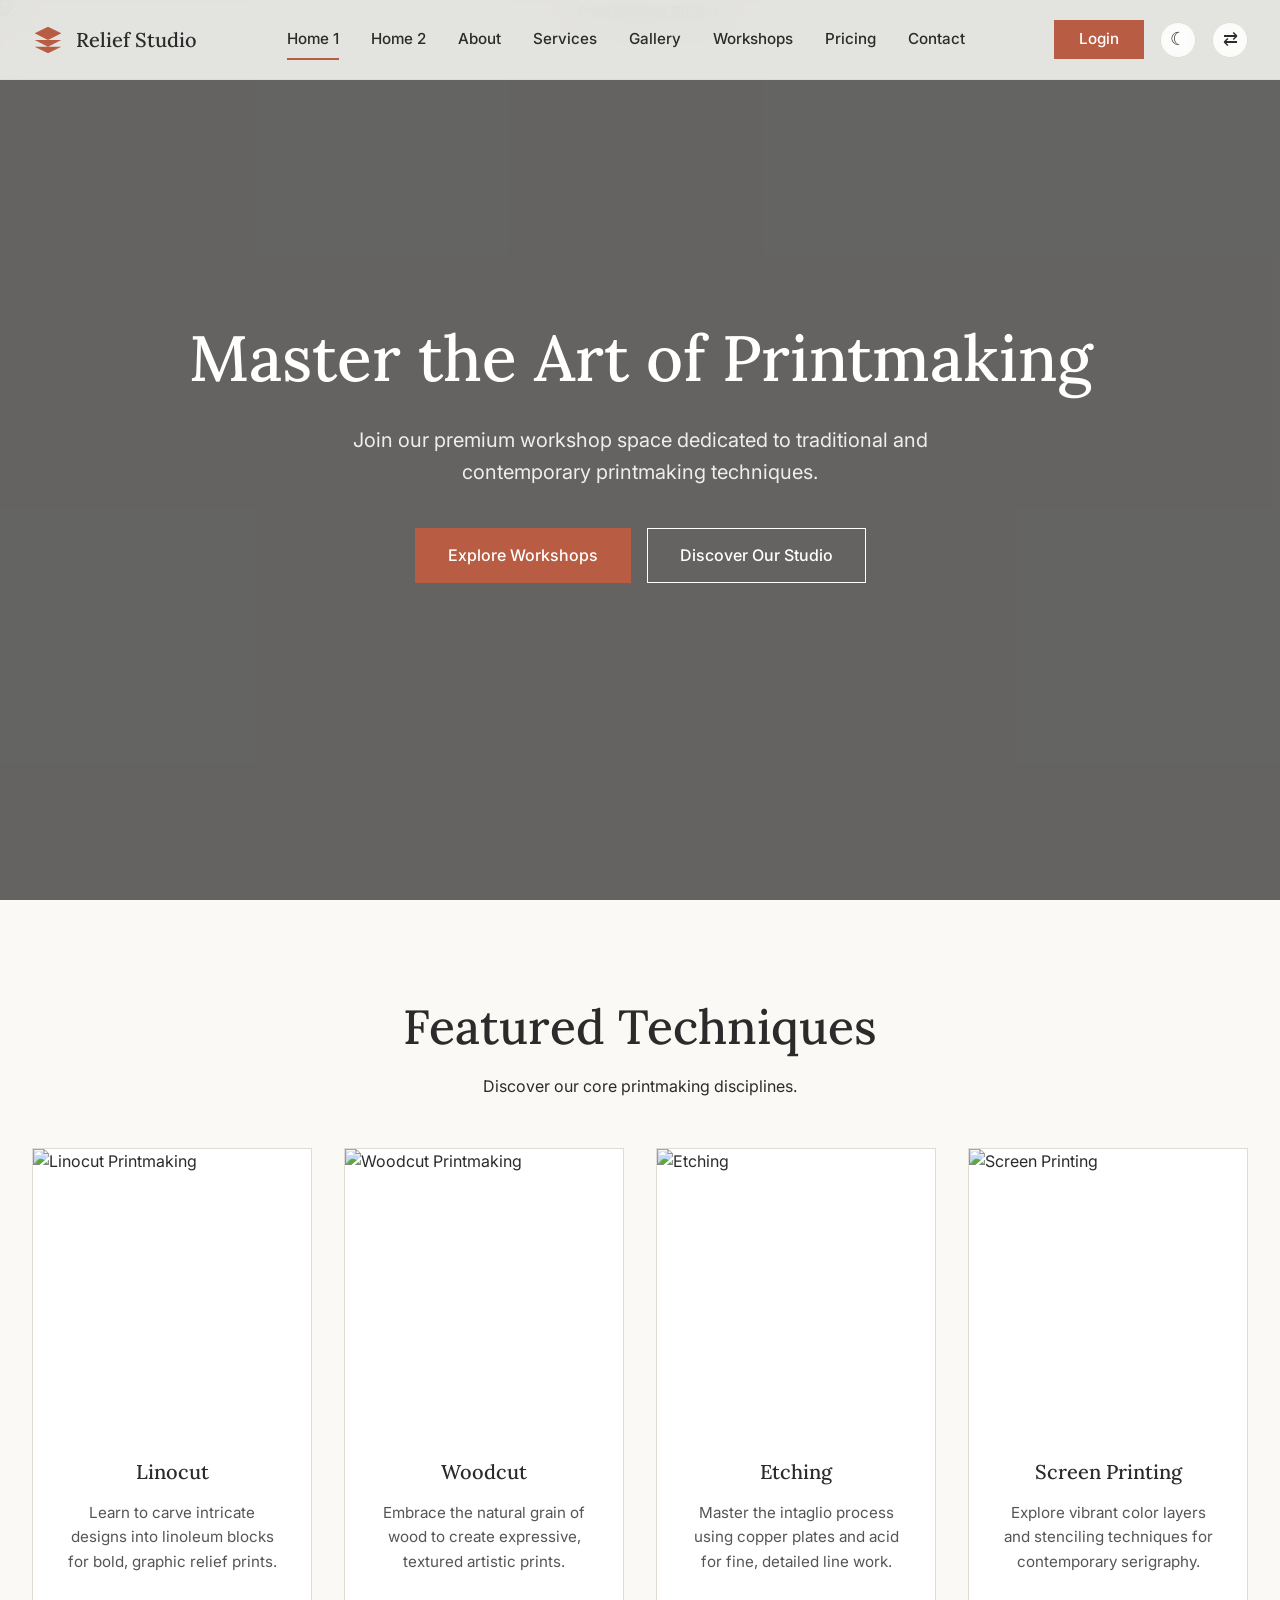
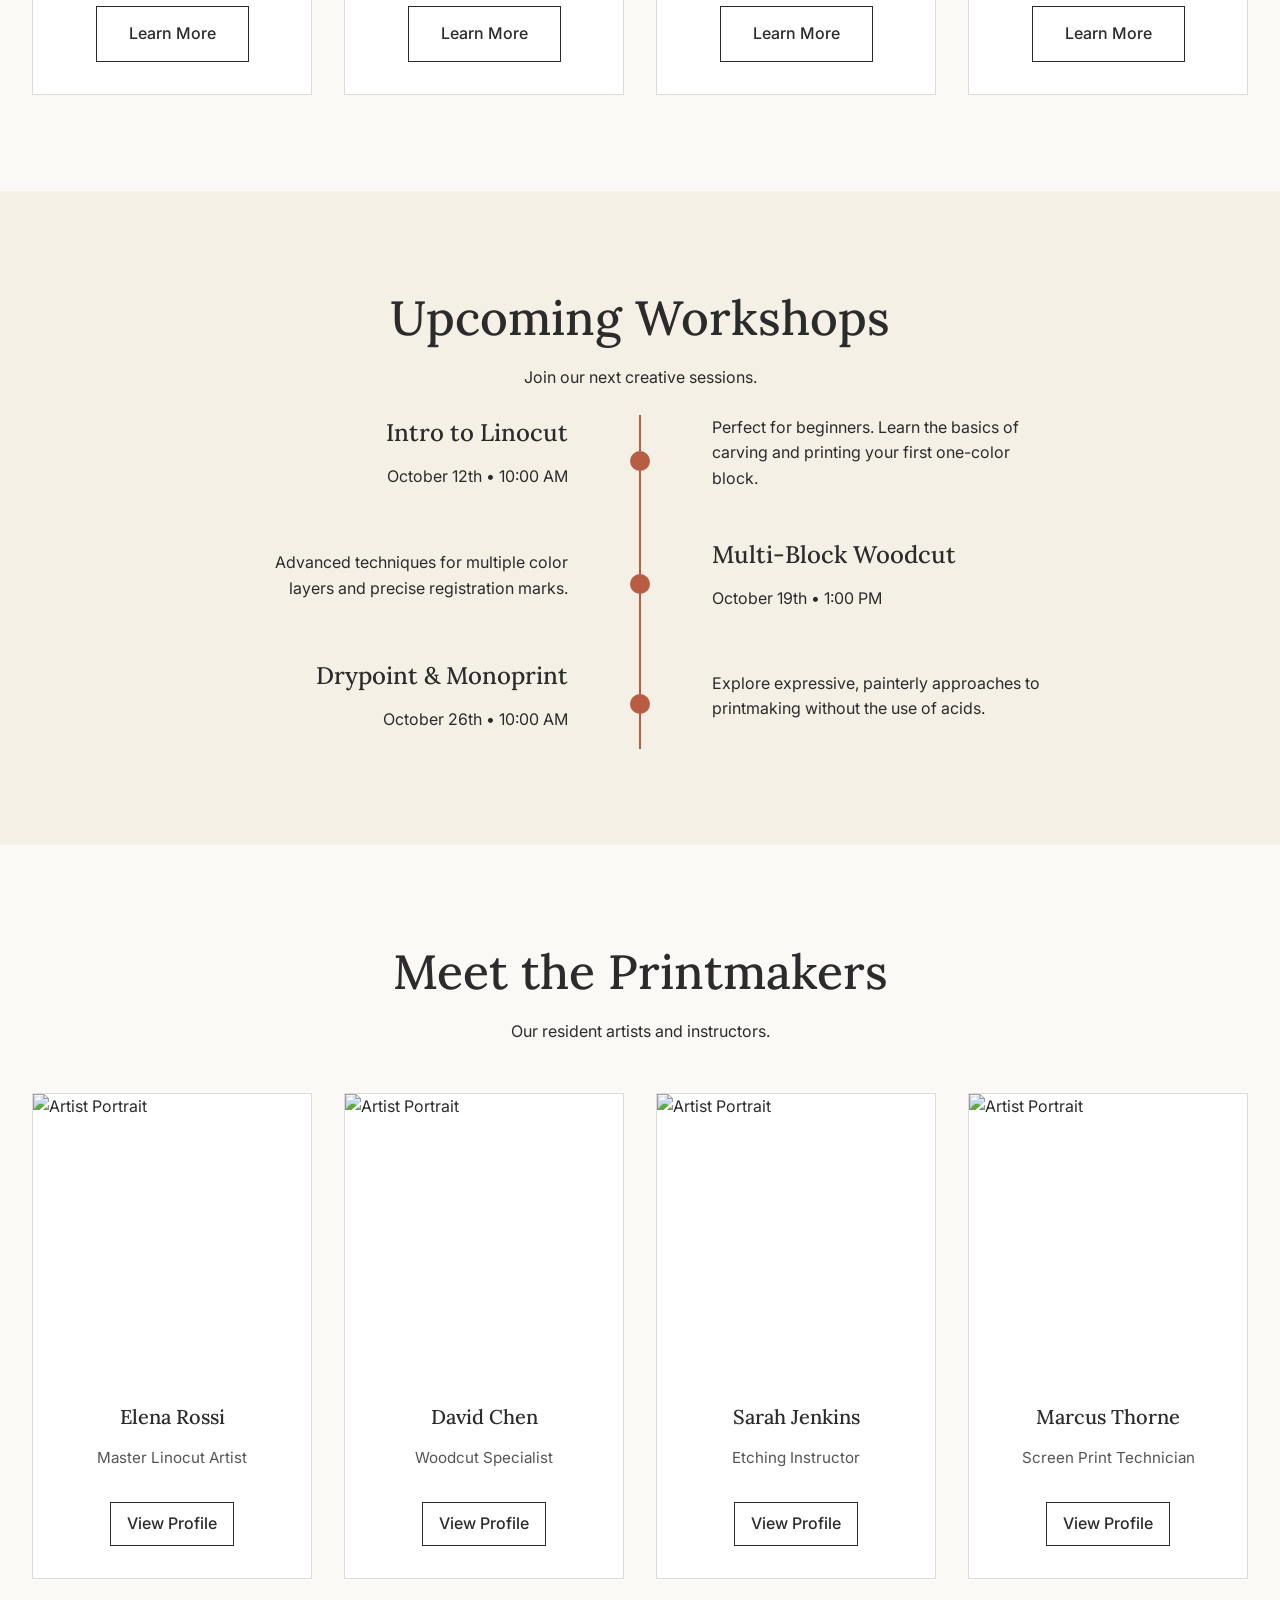
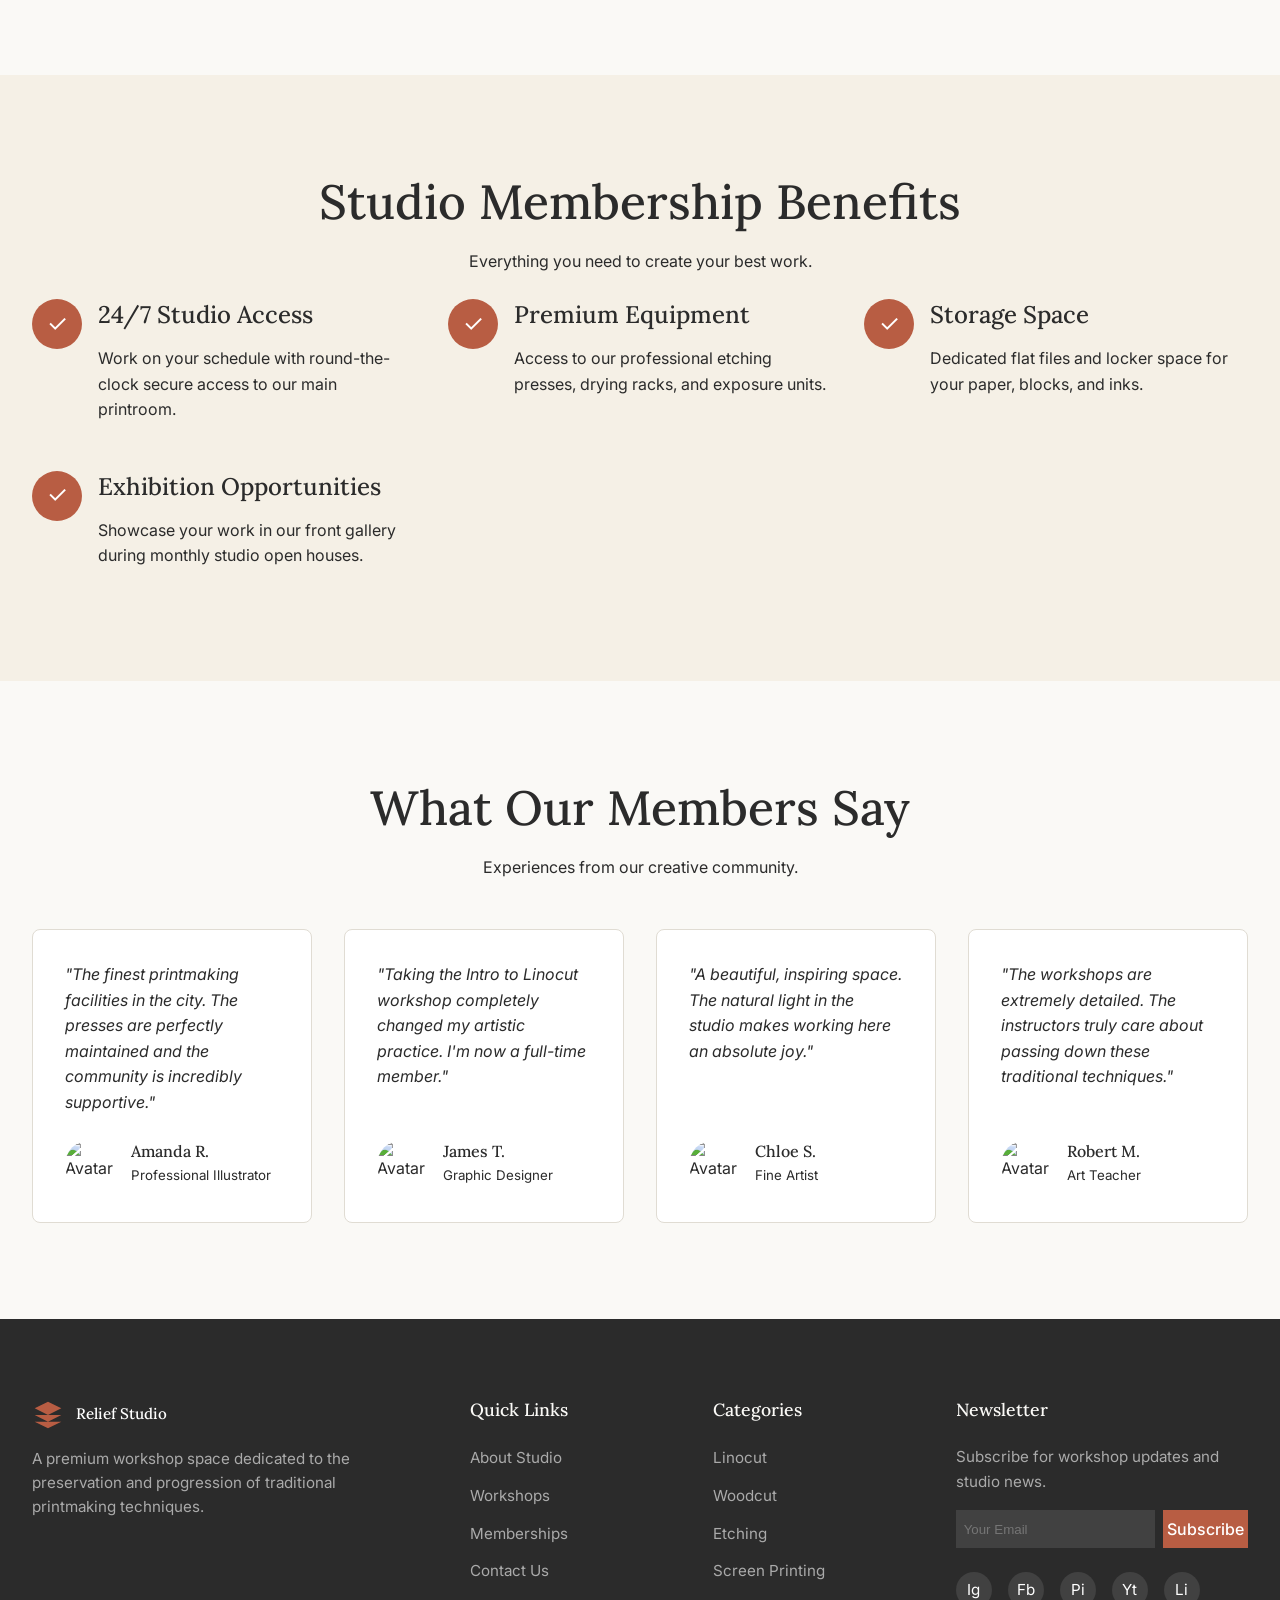
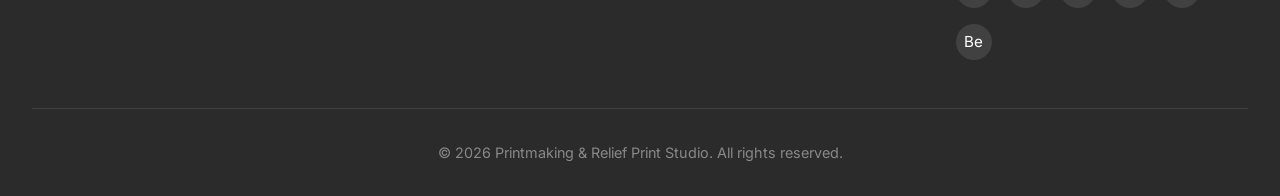
==== commit b5eb2c00: "Update card aspect ratio to 1:1 to prevent head cropping" ====
--- a/index.html
+++ b/index.html
@@ -82,7 +82,7 @@
                     <!-- Card 1 -->
                     <div class="card">
                         <div class="card-img-wrapper">
-                            <img src="https://images.unsplash.com/photo-1627845341295-c8e9d7ba9d16?auto=format&fit=crop&q=80&w=800" alt="Linocut Printmaking">
+                            <img src="assets/images/Linocut%20Printmaking.png" alt="Linocut Printmaking">
                         </div>
                         <div class="card-body">
                             <h3 class="card-title">Linocut</h3>
@@ -95,7 +95,7 @@
                     <!-- Card 2 -->
                     <div class="card">
                         <div class="card-img-wrapper">
-                            <img src="https://images.unsplash.com/photo-1582201943021-e8e5b6eb4aa4?auto=format&fit=crop&q=80&w=800" alt="Woodcut Printmaking">
+                            <img src="assets/images/Woodcut%20Printmaking.png" alt="Woodcut Printmaking">
                         </div>
                         <div class="card-body">
                             <h3 class="card-title">Woodcut</h3>
@@ -108,7 +108,7 @@
                     <!-- Card 3 -->
                     <div class="card">
                         <div class="card-img-wrapper">
-                            <img src="https://images.unsplash.com/photo-1618172193622-ae2d025f4032?auto=format&fit=crop&q=80&w=800" alt="Etching">
+                            <img src="assets/images/Etching.png" alt="Etching">
                         </div>
                         <div class="card-body">
                             <h3 class="card-title">Etching</h3>
@@ -121,7 +121,7 @@
                     <!-- Card 4 -->
                     <div class="card">
                         <div class="card-img-wrapper">
-                            <img src="https://images.unsplash.com/photo-1549469274-a7457aeb8284?auto=format&fit=crop&q=80&w=800" alt="Screen Printing">
+                            <img src="assets/images/Screen%20Printing.png" alt="Screen Printing">
                         </div>
                         <div class="card-body">
                             <h3 class="card-title">Screen Printing</h3>
--- a/assets/css/style.css
+++ b/assets/css/style.css
@@ -327,7 +327,7 @@
 .card-img-wrapper {
   position: relative;
   width: 100%;
-  padding-top: 75%; /* 4:3 Aspect Ratio */
+  padding-top: 100%; /* 1:1 Aspect Ratio to prevent head cropping */
   overflow: hidden;
 }
 .card-img-wrapper img {
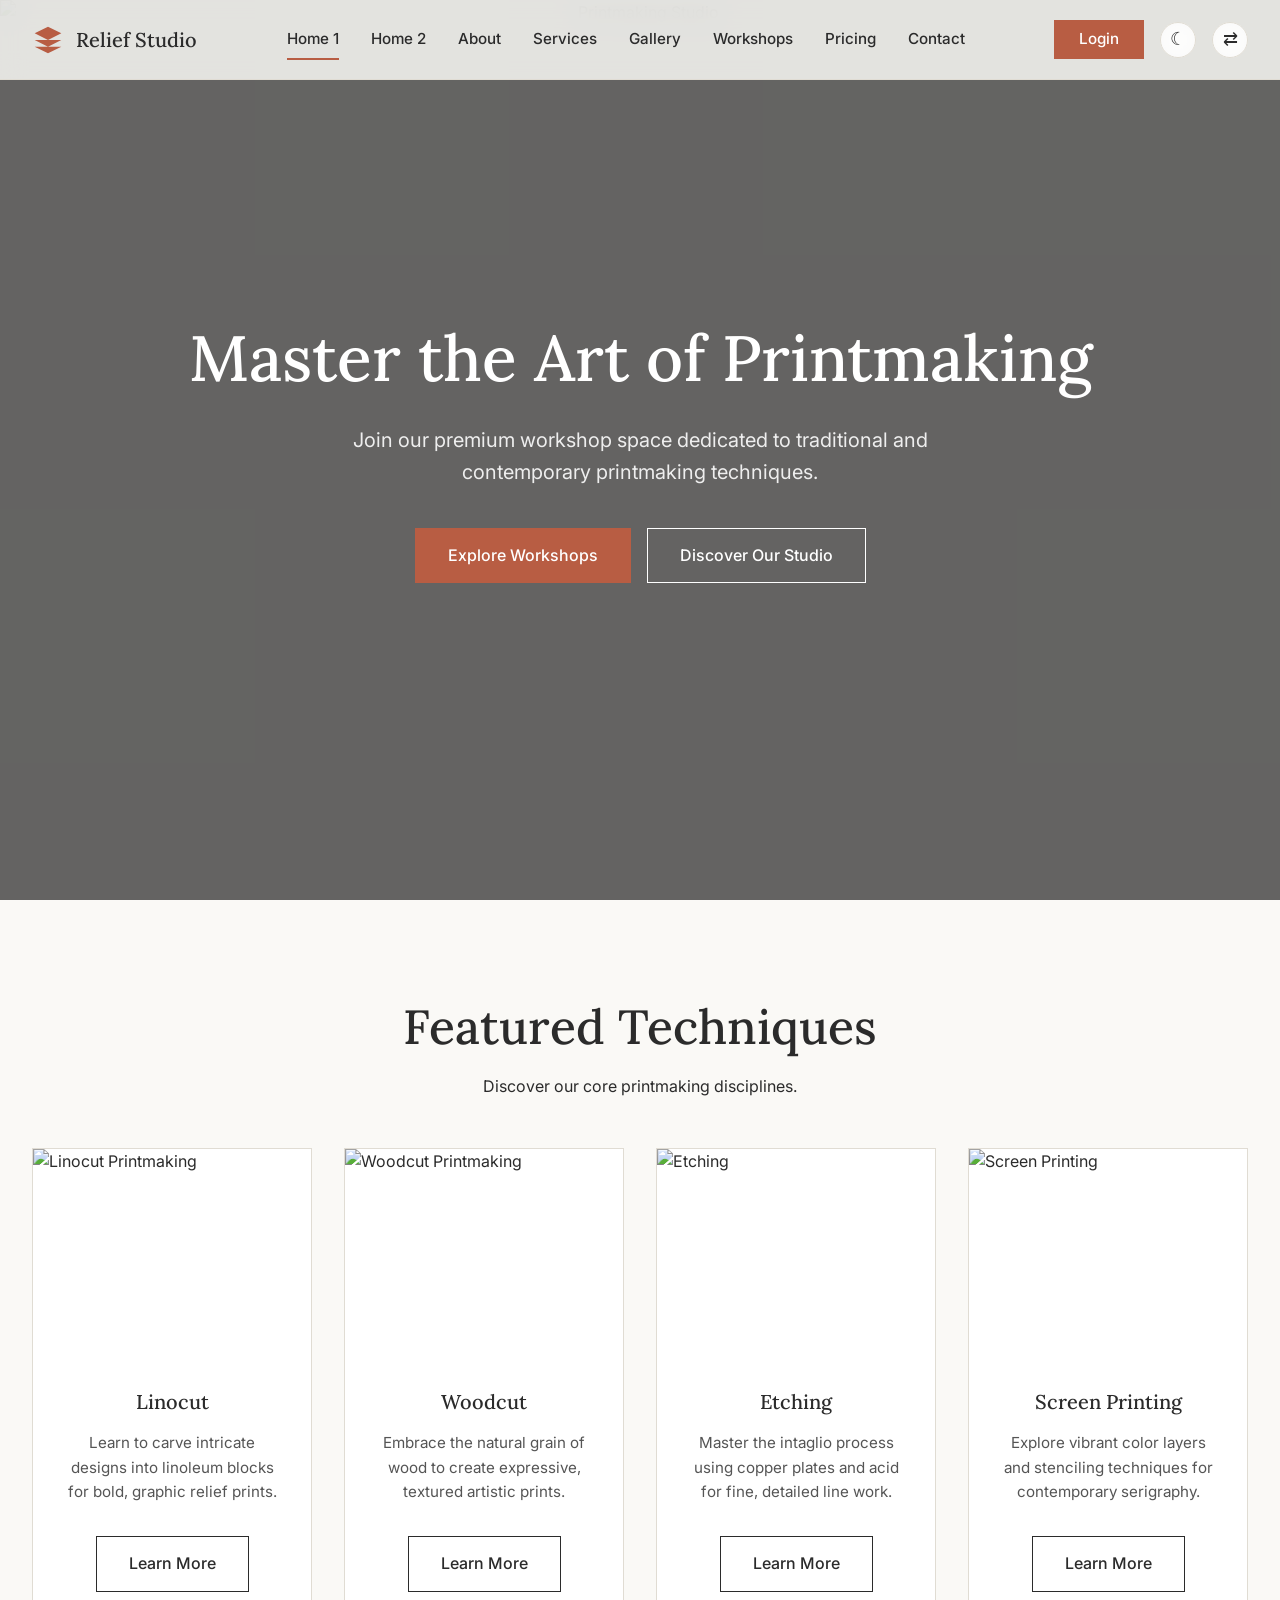
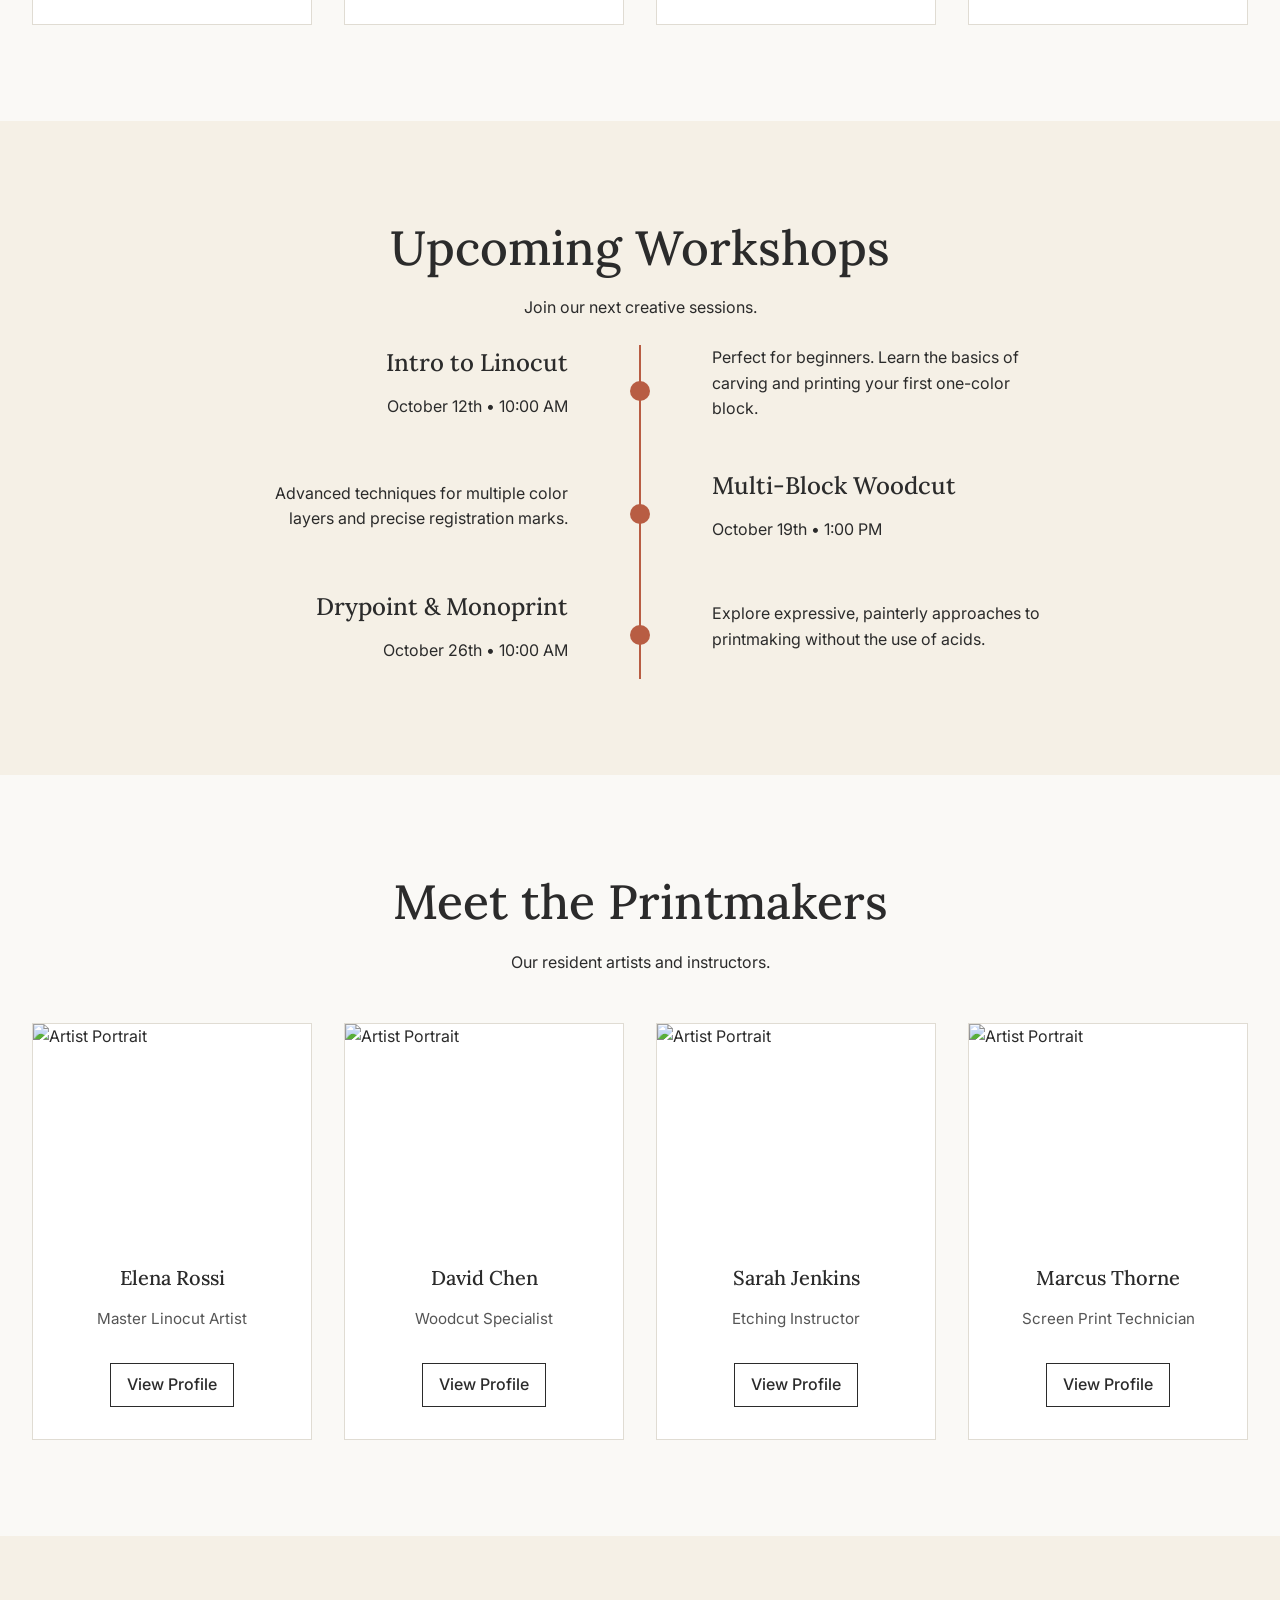
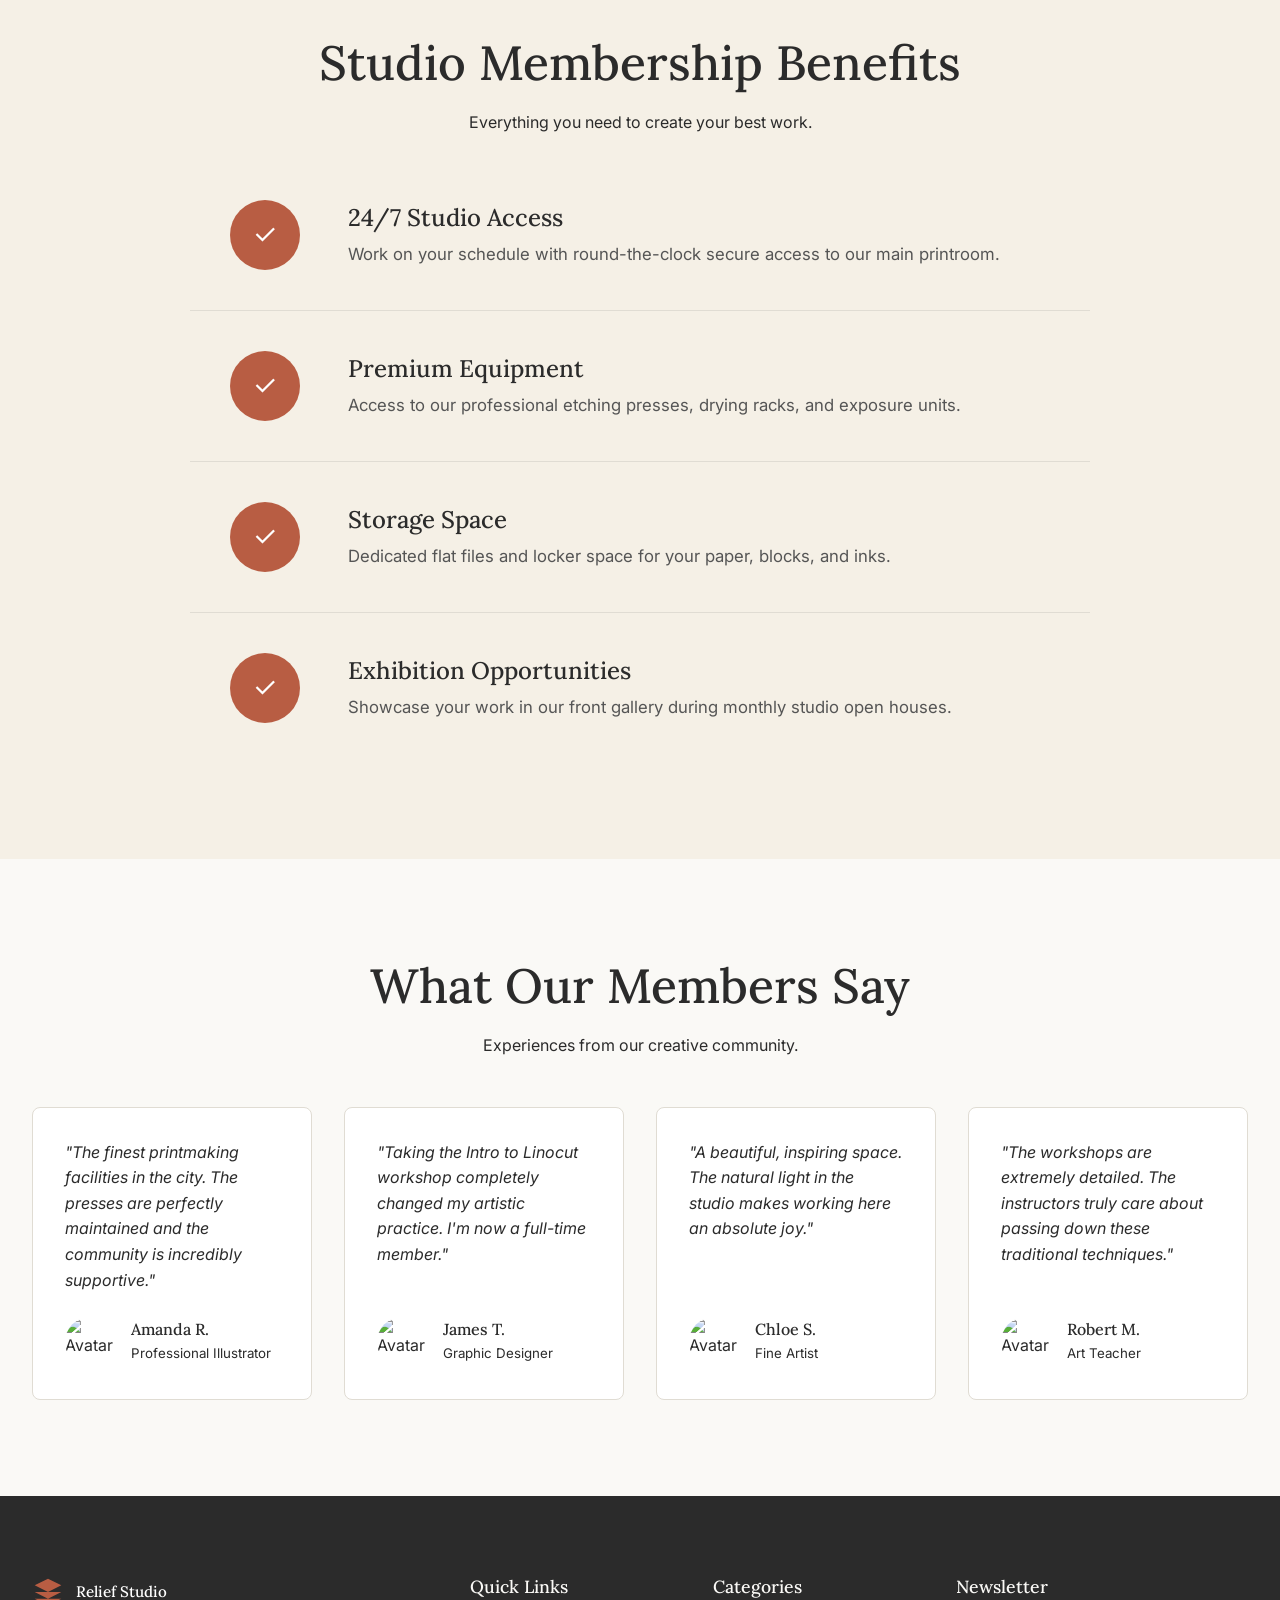
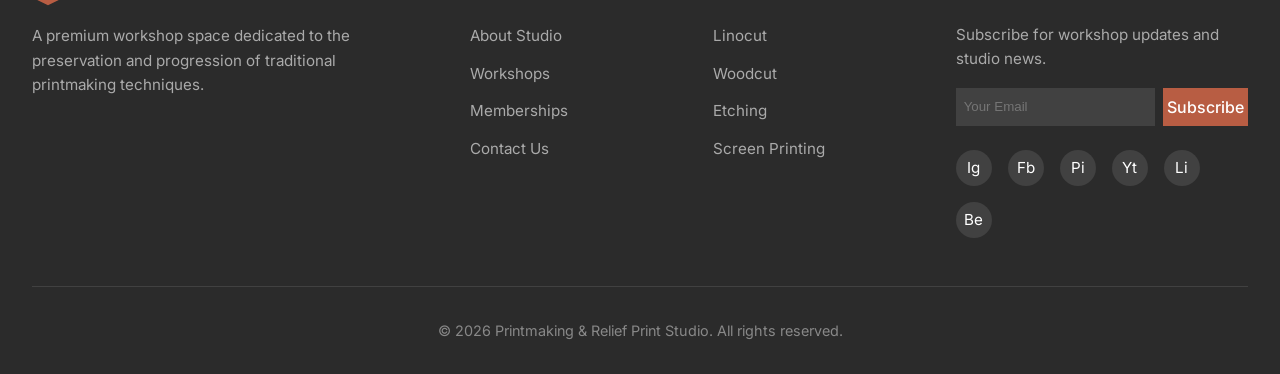
==== commit 1bcd7d87: "Replace 3D cards with a modern 3D list layout for benefits section" ====
--- a/index.html
+++ b/index.html
@@ -249,31 +249,31 @@
                     <h2>Studio Membership Benefits</h2>
                     <p class="text-muted">Everything you need to create your best work.</p>
                 </div>
-                <div style="display: grid; grid-template-columns: repeat(auto-fit, minmax(300px, 1fr)); gap: 2rem;">
-                    <div style="display: flex; align-items: flex-start; gap: 1rem;">
-                        <div style="width: 50px; height: 50px; background: var(--clr-sienna); color: #fff; border-radius: 50%; display: flex; align-items: center; justify-content: center; font-size: 1.5rem; flex-shrink: 0;">✓</div>
-                        <div>
+                <div class="benefits-list-3d">
+                    <div class="benefit-row-3d">
+                        <div class="icon-3d">✓</div>
+                        <div class="content-3d">
                             <h4>24/7 Studio Access</h4>
                             <p>Work on your schedule with round-the-clock secure access to our main printroom.</p>
                         </div>
                     </div>
-                    <div style="display: flex; align-items: flex-start; gap: 1rem;">
-                        <div style="width: 50px; height: 50px; background: var(--clr-sienna); color: #fff; border-radius: 50%; display: flex; align-items: center; justify-content: center; font-size: 1.5rem; flex-shrink: 0;">✓</div>
-                        <div>
+                    <div class="benefit-row-3d">
+                        <div class="icon-3d">✓</div>
+                        <div class="content-3d">
                             <h4>Premium Equipment</h4>
                             <p>Access to our professional etching presses, drying racks, and exposure units.</p>
                         </div>
                     </div>
-                    <div style="display: flex; align-items: flex-start; gap: 1rem;">
-                        <div style="width: 50px; height: 50px; background: var(--clr-sienna); color: #fff; border-radius: 50%; display: flex; align-items: center; justify-content: center; font-size: 1.5rem; flex-shrink: 0;">✓</div>
-                        <div>
+                    <div class="benefit-row-3d">
+                        <div class="icon-3d">✓</div>
+                        <div class="content-3d">
                             <h4>Storage Space</h4>
                             <p>Dedicated flat files and locker space for your paper, blocks, and inks.</p>
                         </div>
                     </div>
-                    <div style="display: flex; align-items: flex-start; gap: 1rem;">
-                        <div style="width: 50px; height: 50px; background: var(--clr-sienna); color: #fff; border-radius: 50%; display: flex; align-items: center; justify-content: center; font-size: 1.5rem; flex-shrink: 0;">✓</div>
-                        <div>
+                    <div class="benefit-row-3d">
+                        <div class="icon-3d">✓</div>
+                        <div class="content-3d">
                             <h4>Exhibition Opportunities</h4>
                             <p>Showcase your work in our front gallery during monthly studio open houses.</p>
                         </div>
--- a/assets/css/style.css
+++ b/assets/css/style.css
@@ -327,7 +327,7 @@
 .card-img-wrapper {
   position: relative;
   width: 100%;
-  padding-top: 100%; /* 1:1 Aspect Ratio to prevent head cropping */
+  padding-top: 75%; /* 4:3 Aspect Ratio */
   overflow: hidden;
 }
 .card-img-wrapper img {
@@ -337,7 +337,7 @@
   width: 100%;
   height: 100%;
   object-fit: cover;
-  object-position: center;
+  object-position: center 15%;
   transition: transform 0.5s ease;
 }
 .card:hover .card-img-wrapper img {
@@ -487,6 +487,72 @@
 .reveal.active {
   opacity: 1;
   transform: translateY(0);
+}
+
+/* Modern 3D Benefits List */
+.benefits-list-3d {
+  perspective: 1500px;
+  display: flex;
+  flex-direction: column;
+  max-width: 900px;
+  margin: 0 auto;
+}
+.benefit-row-3d {
+  display: flex;
+  align-items: center;
+  gap: 3rem;
+  padding: 2.5rem;
+  background: transparent;
+  border-bottom: 1px solid var(--clr-border);
+  transition: all 0.6s cubic-bezier(0.23, 1, 0.32, 1);
+  transform-style: preserve-3d;
+  transform-origin: left center;
+}
+.benefit-row-3d:last-child {
+  border-bottom: none;
+}
+.benefit-row-3d:hover {
+  transform: rotateY(-6deg) scale(1.02) translateZ(40px);
+  background: var(--clr-card-bg); /* subtle solid pop */
+  border-radius: 12px;
+  border-bottom-color: transparent;
+  box-shadow: 20px 20px 40px rgba(0,0,0,0.08);
+}
+[data-theme="dark"] .benefit-row-3d:hover {
+  background: rgba(30, 30, 30, 0.8);
+  box-shadow: 20px 20px 40px rgba(0,0,0,0.5);
+}
+.benefit-row-3d .icon-3d {
+  width: 70px;
+  height: 70px;
+  background: var(--clr-sienna);
+  color: #fff;
+  border-radius: 50%;
+  display: flex;
+  align-items: center;
+  justify-content: center;
+  font-size: 1.75rem;
+  flex-shrink: 0;
+  transition: transform 0.6s cubic-bezier(0.23, 1, 0.32, 1);
+}
+.benefit-row-3d:hover .icon-3d {
+  transform: translateZ(80px) rotate(-15deg);
+  box-shadow: 0 15px 30px rgba(184, 80, 66, 0.4);
+}
+.benefit-row-3d .content-3d {
+  transition: transform 0.6s cubic-bezier(0.23, 1, 0.32, 1);
+}
+.benefit-row-3d:hover .content-3d {
+  transform: translateZ(50px);
+}
+.benefit-row-3d h4 {
+  font-size: 1.5rem;
+  margin-bottom: 0.5rem;
+}
+.benefit-row-3d p {
+  color: var(--clr-text-muted);
+  font-size: 1.05rem;
+  margin: 0;
 }
 
 /* Page Headers */
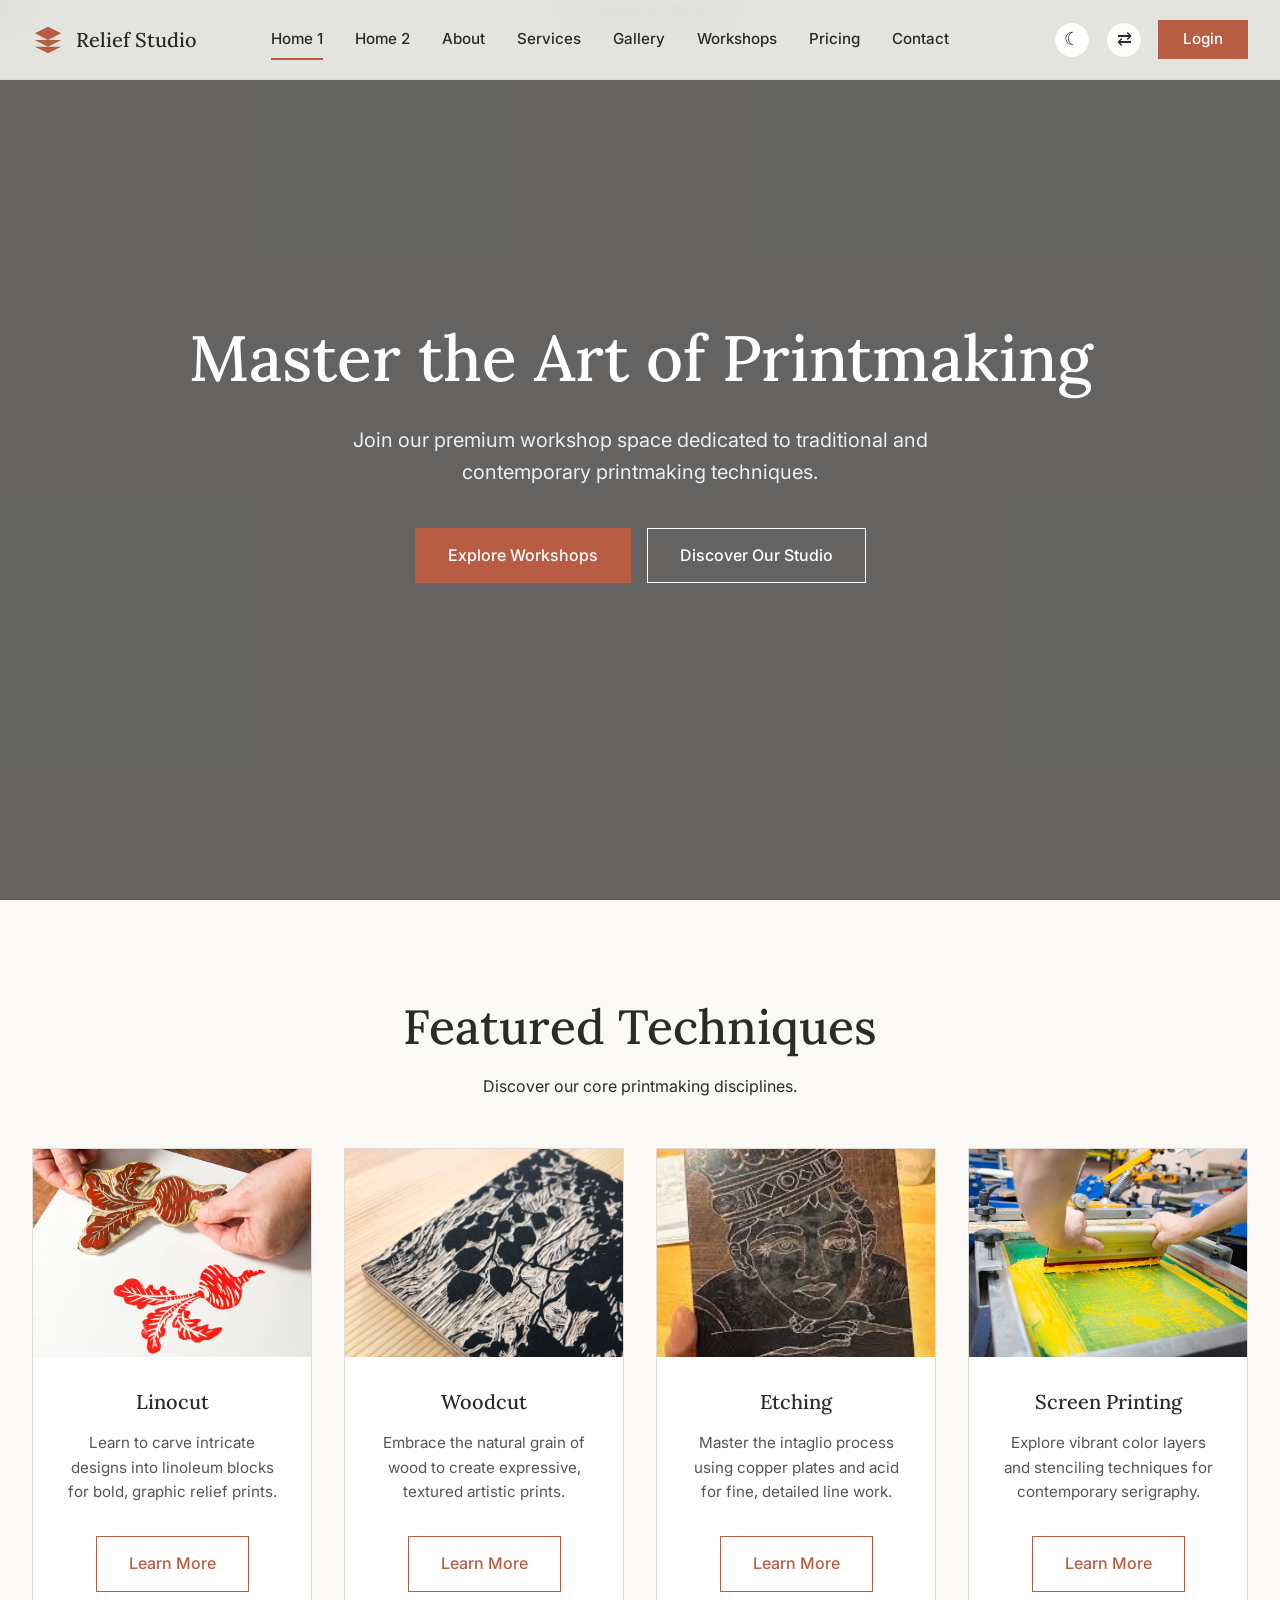
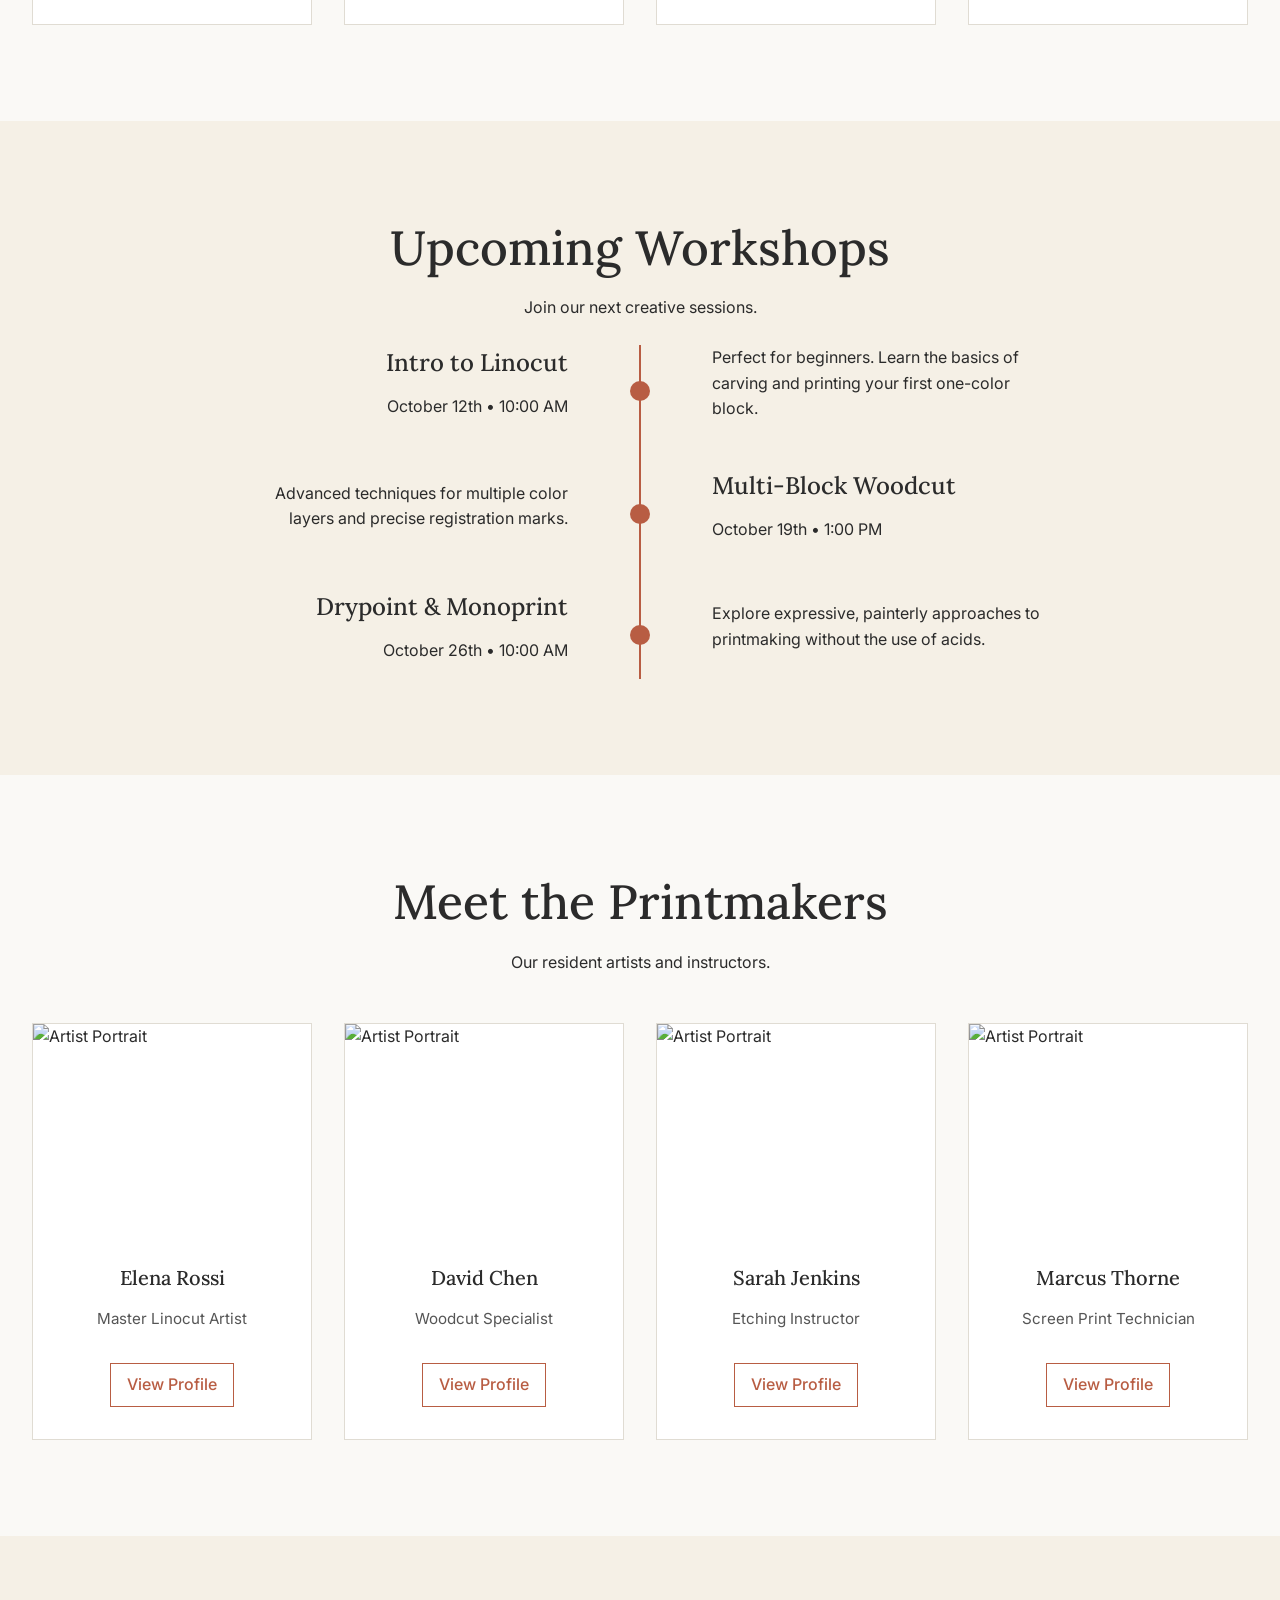
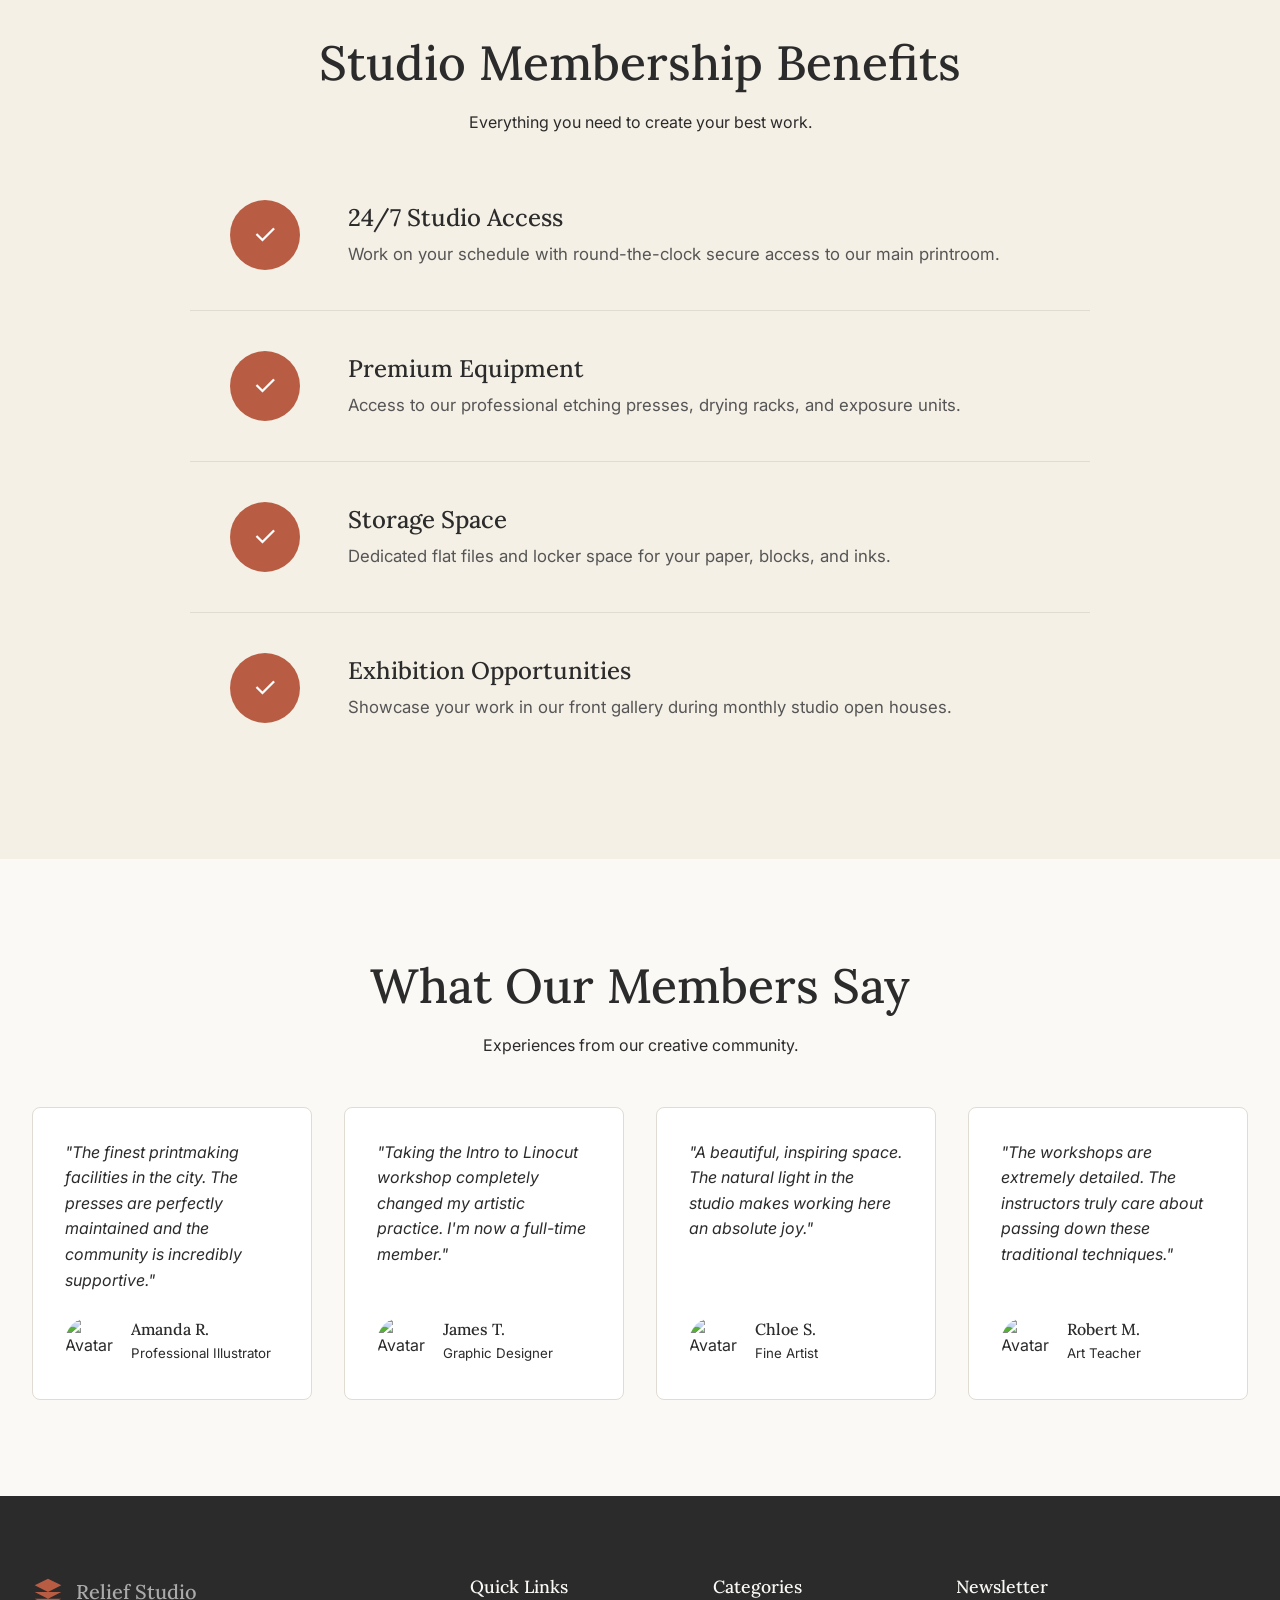
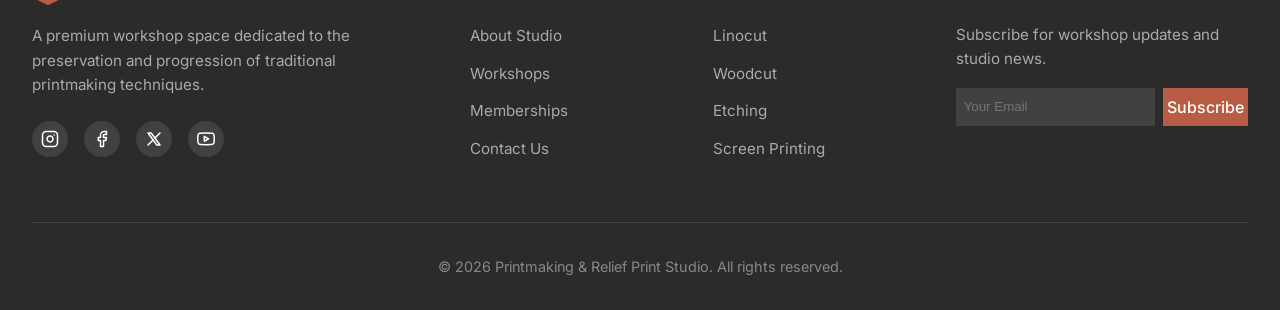
==== commit 63abff1e: "first commit" ====
--- a/index.html
+++ b/index.html
@@ -21,6 +21,7 @@
       "description": "Premium workshop space for printmaking techniques."
     }
     </script>
+    <link rel="icon" type="image/svg+xml" href="favicon.svg">
 </head>
 <body>
 
@@ -44,9 +45,9 @@
                 <a href="contact.html" class="nav-link">Contact</a>
             </div>
             <div class="nav-actions">
-                <a href="login.html" class="btn btn-primary" style="padding: 0.4rem 1.5rem; font-size: 0.95rem;">Login</a>
                 <button id="theme-toggle" class="toggle-btn" aria-label="Toggle Dark Mode" style="width: 36px; height: 36px;">☾</button>
                 <button id="rtl-toggle" class="toggle-btn" aria-label="Toggle RTL" style="width: 36px; height: 36px;">⇄</button>
+                <a href="login.html" class="btn btn-primary" style="padding: 0.4rem 1.5rem; font-size: 0.95rem;">Login</a>
                 <button class="mobile-toggle" aria-label="Toggle Navigation">☰</button>
             </div>
         </div>
@@ -142,39 +143,39 @@
                     <h2>Upcoming Workshops</h2>
                     <p class="text-muted">Join our next creative sessions.</p>
                 </div>
-                <div style="max-width: 800px; margin: 0 auto; position: relative;">
+                <div class="timeline-container">
                     <!-- Timeline Line -->
-                    <div style="position: absolute; left: 50%; top: 0; bottom: 0; width: 2px; background: var(--clr-sienna); transform: translateX(-50%);"></div>
+                    <div class="timeline-line"></div>
                     
-                    <div style="display: flex; justify-content: space-between; align-items: center; margin-bottom: 2rem; position: relative;">
-                        <div style="width: 45%; text-align: right; padding-right: 2rem;">
+                    <div class="timeline-item">
+                        <div class="timeline-content left-content">
                             <h4>Intro to Linocut</h4>
                             <p class="text-muted">October 12th • 10:00 AM</p>
                         </div>
-                        <div style="width: 20px; height: 20px; background: var(--clr-sienna); border-radius: 50%; position: absolute; left: 50%; transform: translateX(-50%);"></div>
-                        <div style="width: 45%; padding-left: 2rem;">
+                        <div class="timeline-dot"></div>
+                        <div class="timeline-content right-content">
                             <p>Perfect for beginners. Learn the basics of carving and printing your first one-color block.</p>
                         </div>
                     </div>
                     
-                    <div style="display: flex; justify-content: space-between; align-items: center; margin-bottom: 2rem; position: relative;">
-                        <div style="width: 45%; text-align: right; padding-right: 2rem;">
+                    <div class="timeline-item">
+                        <div class="timeline-content left-content">
                             <p>Advanced techniques for multiple color layers and precise registration marks.</p>
                         </div>
-                        <div style="width: 20px; height: 20px; background: var(--clr-sienna); border-radius: 50%; position: absolute; left: 50%; transform: translateX(-50%);"></div>
-                        <div style="width: 45%; padding-left: 2rem;">
+                        <div class="timeline-dot"></div>
+                        <div class="timeline-content right-content">
                             <h4>Multi-Block Woodcut</h4>
                             <p class="text-muted">October 19th • 1:00 PM</p>
                         </div>
                     </div>
                     
-                    <div style="display: flex; justify-content: space-between; align-items: center; position: relative;">
-                        <div style="width: 45%; text-align: right; padding-right: 2rem;">
+                    <div class="timeline-item">
+                        <div class="timeline-content left-content">
                             <h4>Drypoint & Monoprint</h4>
                             <p class="text-muted">October 26th • 10:00 AM</p>
                         </div>
-                        <div style="width: 20px; height: 20px; background: var(--clr-sienna); border-radius: 50%; position: absolute; left: 50%; transform: translateX(-50%);"></div>
-                        <div style="width: 45%; padding-left: 2rem;">
+                        <div class="timeline-dot"></div>
+                        <div class="timeline-content right-content">
                             <p>Explore expressive, painterly approaches to printmaking without the use of acids.</p>
                         </div>
                     </div>
@@ -340,11 +341,17 @@
         <div class="container">
             <div class="footer-grid">
                 <div class="footer-widget">
-                    <a href="index.html" class="nav-brand" style="color: #fff; margin-bottom: 1rem; display: inline-flex;">
+                    <a href="index.html" class="nav-brand" style="margin-bottom: 1rem; display: inline-flex;">
                         <svg viewBox="0 0 24 24" style="width: 32px; height: 32px; fill: var(--clr-sienna);"><path d="M12 2L2 7l10 5 10-5-10-5zM2 17l10 5 10-5M2 12l10 5 10-5"/></svg>
                         Relief Studio
                     </a>
                     <p>A premium workshop space dedicated to the preservation and progression of traditional printmaking techniques.</p>
+                                        <div class="social-icons" style="margin-top: 1.5rem;">
+                        <a href="#" aria-label="Instagram"><svg viewBox="0 0 24 24" width="18" height="18" stroke="currentColor" stroke-width="2" fill="none" stroke-linecap="round" stroke-linejoin="round"><rect x="2" y="2" width="20" height="20" rx="5" ry="5"></rect><path d="M16 11.37A4 4 0 1 1 12.63 8 4 4 0 0 1 16 11.37z"></path><line x1="17.5" y1="6.5" x2="17.51" y2="6.5"></line></svg></a>
+                        <a href="#" aria-label="Facebook"><svg viewBox="0 0 24 24" width="18" height="18" stroke="currentColor" stroke-width="2" fill="none" stroke-linecap="round" stroke-linejoin="round"><path d="M18 2h-3a5 5 0 0 0-5 5v3H7v4h3v8h4v-8h3l1-4h-4V7a1 1 0 0 1 1-1h3z"></path></svg></a>
+                        <a href="#" aria-label="X"><svg viewBox="0 0 24 24" width="18" height="18" stroke="currentColor" stroke-width="2" fill="none" stroke-linecap="round" stroke-linejoin="round"><path d="M4 4l11.733 16h4.267l-11.733 -16z"></path><path d="M4 20l6.768 -6.768m2.46 -2.46l6.772 -6.772"></path></svg></a>
+                        <a href="#" aria-label="YouTube"><svg viewBox="0 0 24 24" width="18" height="18" stroke="currentColor" stroke-width="2" fill="none" stroke-linecap="round" stroke-linejoin="round"><path d="M22.54 6.42a2.78 2.78 0 0 0-1.94-2C18.88 4 12 4 12 4s-6.88 0-8.6.46a2.78 2.78 0 0 0-1.94 2A29 29 0 0 0 1 11.75a29 29 0 0 0 .46 5.33 2.78 2.78 0 0 0 1.94 2c1.72.46 8.6.46 8.6.46s6.88 0 8.6-.46a2.78 2.78 0 0 0 1.94-2 29 29 0 0 0 .46-5.33 29 29 0 0 0-.46-5.33z"></path><polygon points="9.75 15.02 15.5 11.75 9.75 8.48 9.75 15.02"></polygon></svg></a>
+                    </div>
                 </div>
                 <div class="footer-widget">
                     <h4>Quick Links</h4>
@@ -371,14 +378,7 @@
                         <input type="email" placeholder="Your Email" style="padding: 0.5rem; width: 100%; border: none; outline: none; background: rgba(255,255,255,0.1); color: #fff;">
                         <button type="button" class="btn btn-primary" style="padding: 0.5rem 1rem;">Subscribe</button>
                     </form>
-                    <div class="social-icons">
-                        <a href="#" aria-label="Instagram">Ig</a>
-                        <a href="#" aria-label="Facebook">Fb</a>
-                        <a href="#" aria-label="Pinterest">Pi</a>
-                        <a href="#" aria-label="YouTube">Yt</a>
-                        <a href="#" aria-label="LinkedIn">Li</a>
-                        <a href="#" aria-label="Behance">Be</a>
-                    </div>
+                    
                 </div>
             </div>
             <div class="footer-bottom">
@@ -388,5 +388,9 @@
     </footer>
 
     <script src="assets/js/main.js"></script>
+    <!-- Scroll to Top Button -->
+    <button id="scrollToTop" class="scroll-to-top" aria-label="Scroll to top">
+        <svg viewBox="0 0 24 24" width="24" height="24" stroke="currentColor" stroke-width="2" fill="none" stroke-linecap="round" stroke-linejoin="round"><polyline points="18 15 12 9 6 15"></polyline></svg>
+    </button>
 </body>
 </html>
--- a/assets/css/style.css
+++ b/assets/css/style.css
@@ -195,12 +195,12 @@
 }
 .btn-outline {
   background-color: transparent;
-  border-color: var(--clr-text-main);
-  color: var(--clr-text-main);
+  border-color: var(--clr-sienna);
+  color: var(--clr-sienna);
 }
 .btn-outline:hover {
-  background-color: var(--clr-text-main);
-  color: var(--clr-bg-main);
+  background-color: var(--clr-sienna);
+  color: #fff;
 }
 
 /* Ripple Effect */
@@ -388,6 +388,9 @@
   margin-bottom: 1.5rem;
   font-size: 1.1rem;
 }
+.footer-widget .nav-brand {
+  font-size: 1.25rem;
+}
 .footer-widget p, .footer-widget a {
   color: #aaaaaa;
   font-size: 0.95rem;
@@ -417,6 +420,7 @@
 }
 .social-icons a:hover {
   background: var(--clr-sienna);
+  color: #fff;
 }
 .footer-bottom {
   text-align: center;
@@ -555,11 +559,65 @@
   margin: 0;
 }
 
+/* Timeline Component */
+.timeline-container {
+  max-width: 800px;
+  margin: 0 auto;
+  position: relative;
+}
+.timeline-line {
+  position: absolute;
+  left: 50%;
+  top: 0;
+  bottom: 0;
+  width: 2px;
+  background: var(--clr-sienna);
+  transform: translateX(-50%);
+}
+.timeline-item {
+  display: flex;
+  justify-content: space-between;
+  align-items: center;
+  margin-bottom: 2rem;
+  position: relative;
+}
+.timeline-item:last-child {
+  margin-bottom: 0;
+}
+.timeline-content {
+  width: 45%;
+}
+.timeline-content.left-content {
+  text-align: right;
+  padding-right: 2rem;
+}
+.timeline-content.right-content {
+  text-align: left;
+  padding-left: 2rem;
+}
+.timeline-dot {
+  width: 20px;
+  height: 20px;
+  background: var(--clr-sienna);
+  border-radius: 50%;
+  position: absolute;
+  left: 50%;
+  transform: translateX(-50%);
+  z-index: 1;
+}
+
 /* Page Headers */
 .page-header {
-  padding: 10rem 0 6rem;
-  background-color: var(--clr-bg-sec);
+  padding: 12rem 0 8rem;
+  background-color: var(--clr-sienna);
   text-align: center;
+  color: #fff;
+}
+.page-header h1 {
+  color: #fff;
+}
+.page-header .text-muted {
+  color: rgba(255, 255, 255, 0.9) !important;
 }
 
 /* Responsive */
@@ -582,11 +640,14 @@
     top: 100%;
     left: 0;
     width: 100%;
+    height: calc(100vh - var(--header-height));
+    overflow-y: hidden;
     background: var(--clr-bg-main);
     flex-direction: column;
-    padding: 2rem;
+    justify-content: flex-start;
+    padding: 1rem 2rem;
     box-shadow: var(--shadow-md);
-    gap: 1.5rem;
+    gap: 0.5rem;
   }
   [dir="rtl"] .nav-menu {
     left: auto;
@@ -598,19 +659,128 @@
   .mobile-toggle {
     display: block;
   }
+  .mobile-actions-container {
+    display: flex;
+    flex-wrap: wrap;
+    align-items: center;
+    justify-content: center;
+    gap: 0.5rem;
+    margin-top: 0.25rem;
+    padding-top: 0.75rem;
+    border-top: 1px solid var(--clr-border);
+  }
+  .mobile-actions-container .btn {
+    width: 100%;
+  }
 }
 
 @media (max-width: 768px) {
-  .cards-grid-4 {
-    grid-template-columns: 1fr;
-  }
+
   .footer-grid {
     grid-template-columns: 1fr;
     gap: 2rem;
+    text-align: center;
+  }
+  .footer-widget .nav-brand {
+    justify-content: center;
+  }
+  .social-icons {
+    justify-content: center;
+  }
+  .footer-widget form {
+    justify-content: center;
   }
   .fixed-toggles {
     top: 0.5rem;
     right: 0.5rem;
   }
   .py-section { padding: 4rem 0; }
-}
+  .hero-section .d-flex, .split-hero .d-flex {
+    flex-direction: column;
+  }
+  .hero-section .btn, .split-hero .btn {
+    width: 100%;
+  }
+  
+  /* Mobile Benefits List */
+  .benefit-row-3d {
+    flex-direction: column;
+    text-align: center;
+    gap: 1.5rem;
+    padding: 1.5rem;
+  }
+  .benefit-row-3d:hover {
+    transform: none; /* Simplify hover on mobile */
+  }
+  
+  /* Mobile Timeline */
+  .timeline-line {
+    display: block;
+    left: 20px;
+    right: auto;
+    transform: none;
+  }
+  .timeline-dot {
+    display: block;
+    left: 11px;
+    right: auto;
+    transform: none;
+    top: 5px;
+  }
+  .timeline-item {
+    flex-direction: column;
+    align-items: flex-start;
+    margin-bottom: 2.5rem;
+    padding-left: 50px;
+    padding-right: 0;
+  }
+  .timeline-content {
+    width: 100%;
+    padding: 0 !important;
+    text-align: left !important;
+  }
+  /* Ensure the title box comes first on mobile regardless of side */
+  .timeline-item .timeline-content:has(h4) {
+    order: -1;
+    margin-bottom: 0.5rem;
+  }
+}
+
+@media (max-width: 576px) {
+  .cards-grid-4 {
+    grid-template-columns: 1fr;
+  }
+}
+
+/* Scroll to Top Button */
+.scroll-to-top {
+  position: fixed;
+  bottom: 2rem;
+  right: 2rem;
+  width: 48px;
+  height: 48px;
+  background: var(--clr-sienna);
+  color: #fff;
+  border: none;
+  border-radius: 50%;
+  display: flex;
+  align-items: center;
+  justify-content: center;
+  cursor: pointer;
+  box-shadow: var(--shadow-md);
+  opacity: 0;
+  visibility: hidden;
+  transform: translateY(20px);
+  transition: all 0.3s ease;
+  z-index: 999;
+}
+.scroll-to-top.visible {
+  opacity: 1;
+  visibility: visible;
+  transform: translateY(0);
+}
+.scroll-to-top:hover {
+  background: var(--clr-sienna-hover);
+  transform: translateY(-3px);
+  box-shadow: var(--shadow-hover);
+}
